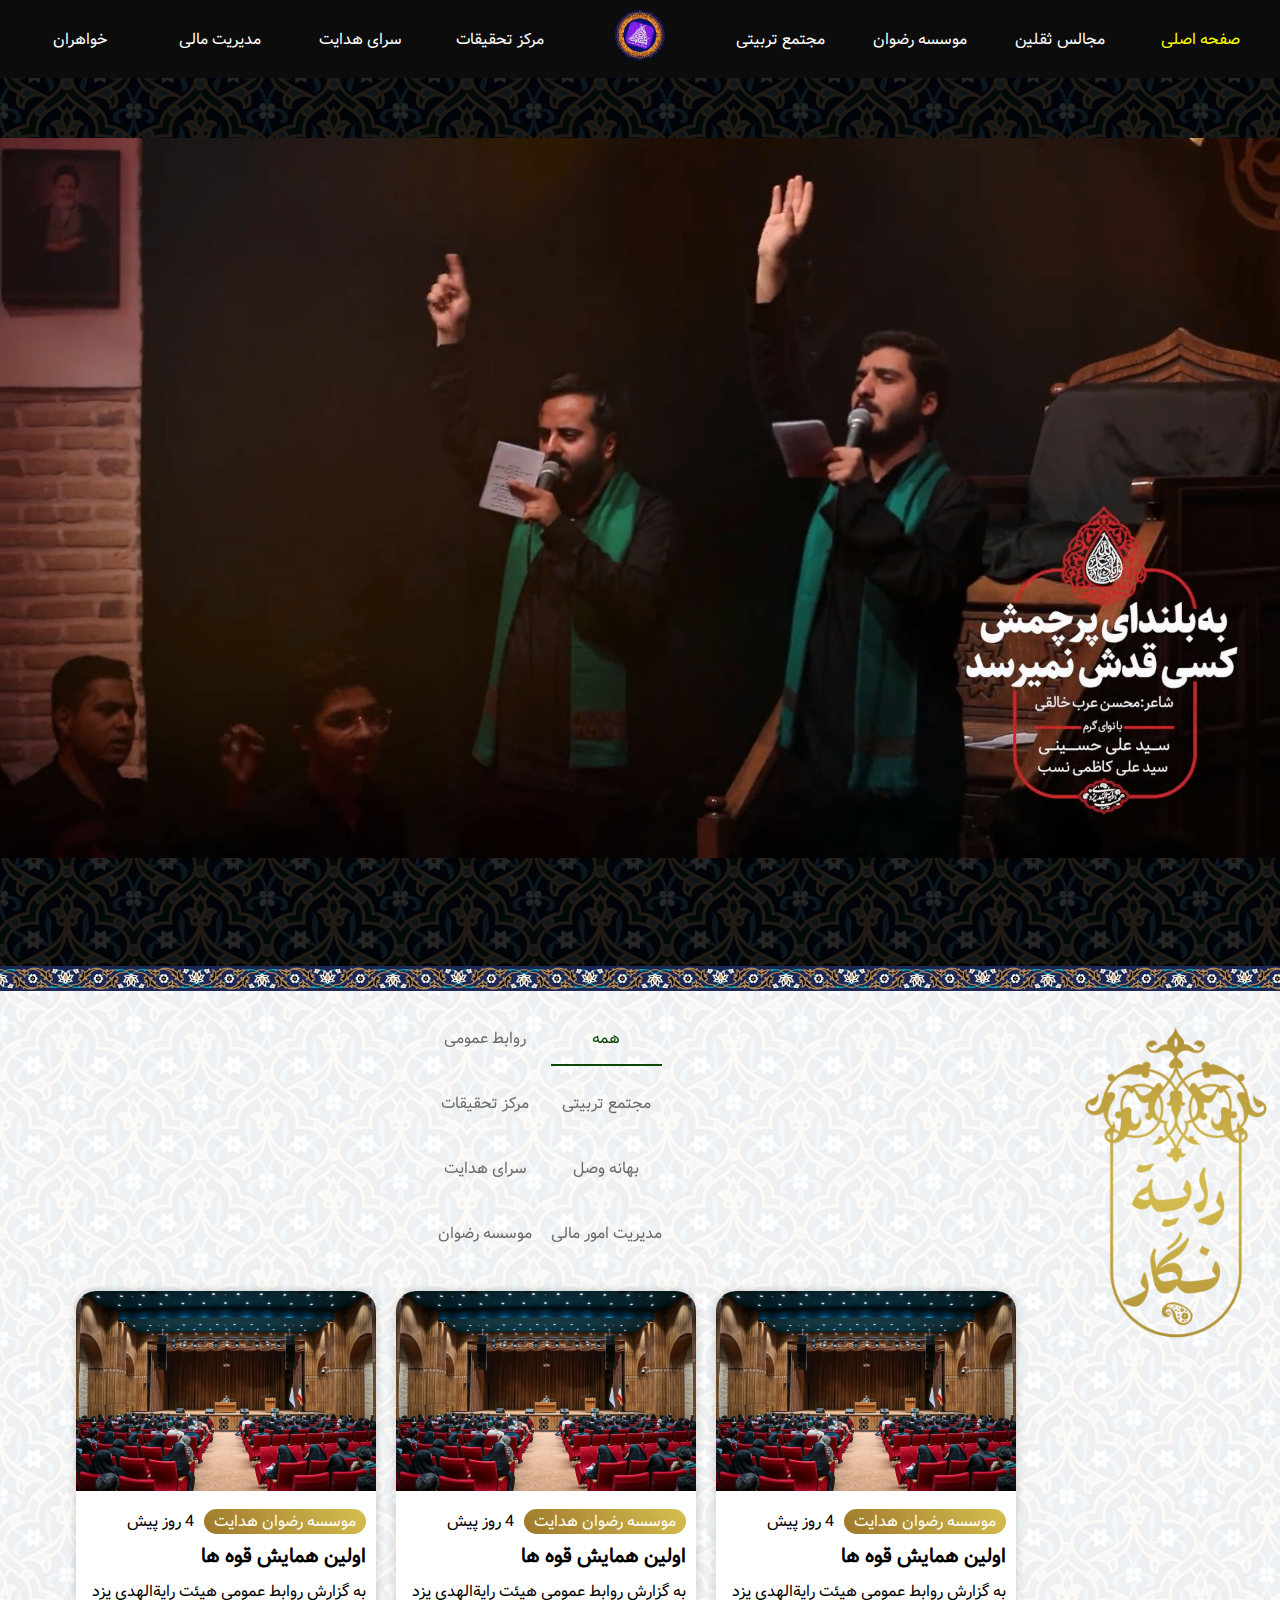
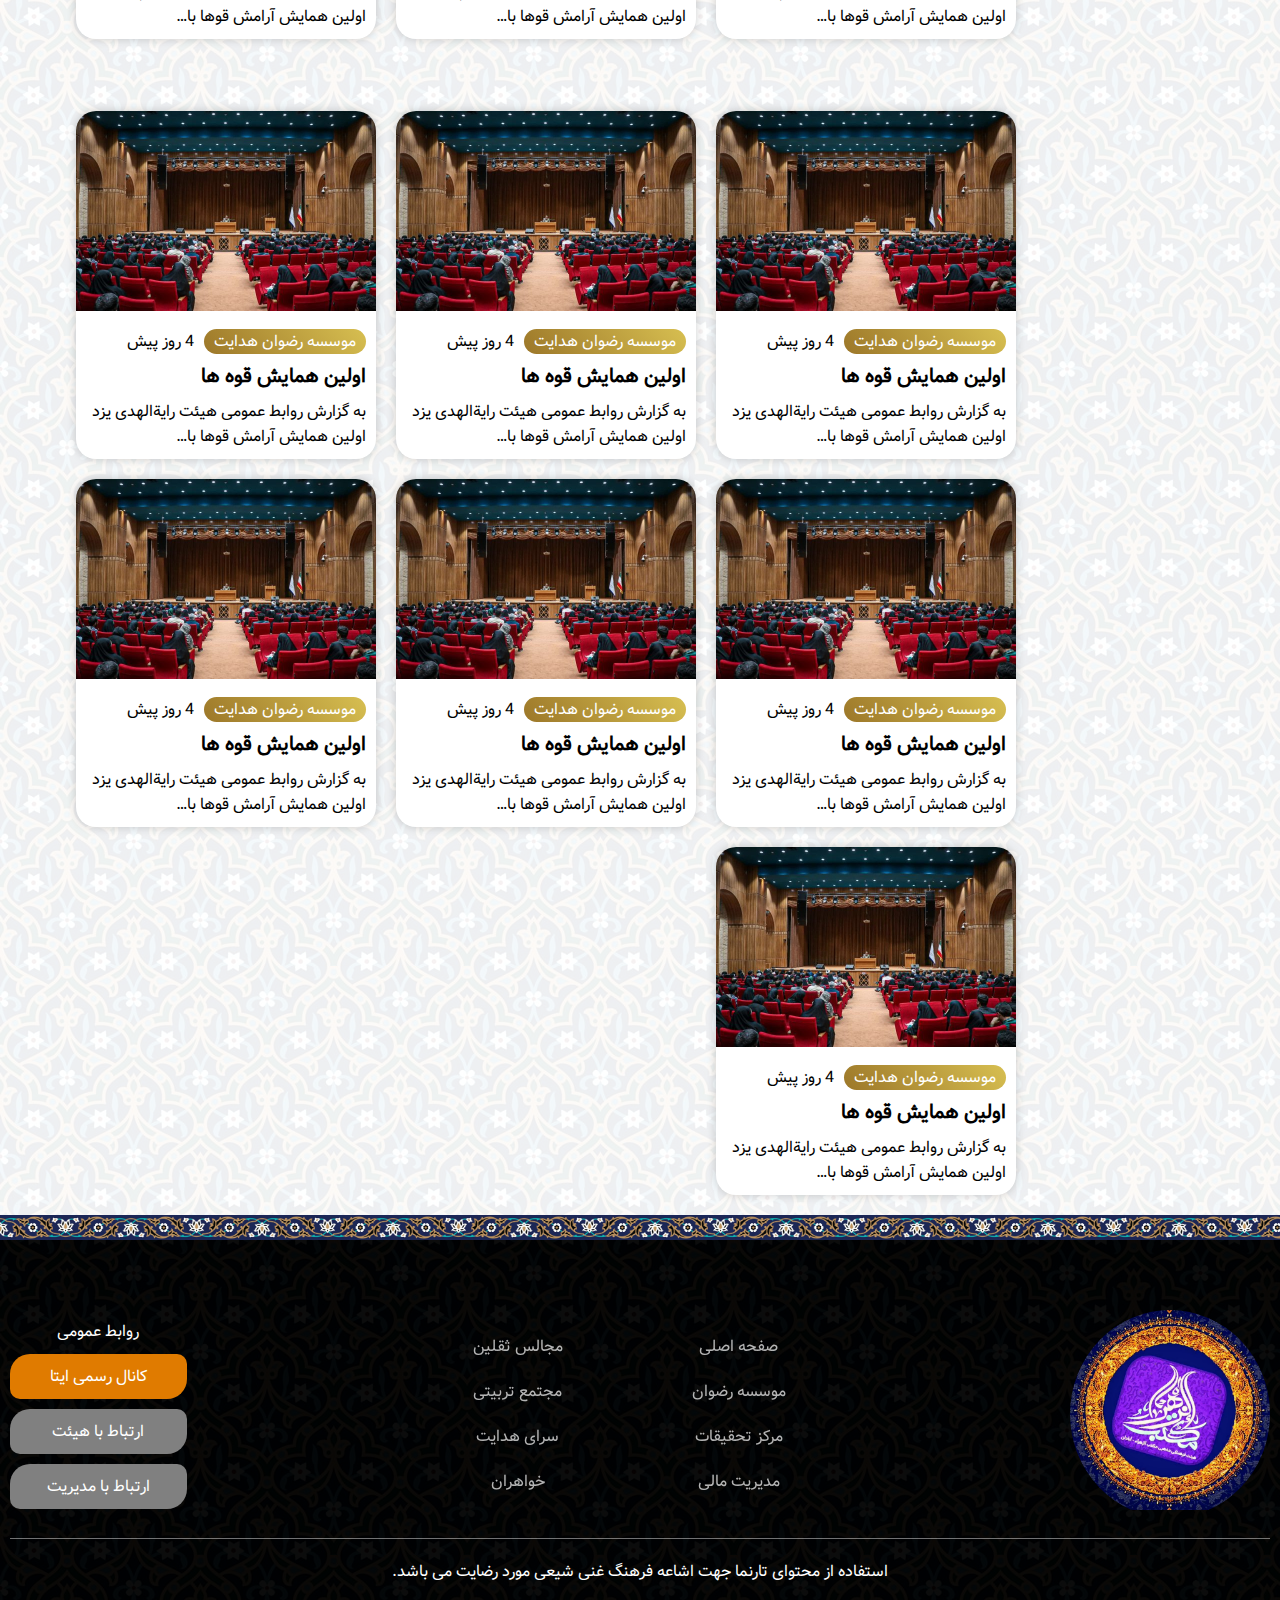
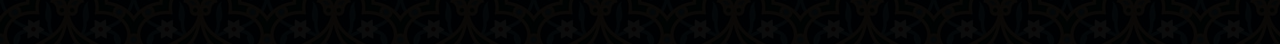
==== index.html @ 52aa58ea "*" ====
<!DOCTYPE html>
<html lang="fa" dir="rtl">
  <head>
    <meta charset="UTF-8" />
    <meta name="viewport" content="width=device-width, initial-scale=1.0" />
    <link rel="stylesheet" href="styles/home.css" />
    <link rel="stylesheet" href="styles/main.css" />
    <link
      rel="stylesheet"
      href="https://cdnjs.cloudflare.com/ajax/libs/font-awesome/6.5.1/css/all.min.css"
      integrity="sha512-DTOQO9RWCH3ppGqcWaEA1BIZOC6xxalwEsw9c2QQeAIftl+Vegovlnee1c9QX4TctnWMn13TZye+giMm8e2LwA=="
      crossorigin="anonymous"
      referrerpolicy="no-referrer"
    />
    <link
      rel="stylesheet"
      href="https://cdnjs.cloudflare.com/ajax/libs/OwlCarousel2/2.3.4/assets/owl.carousel.min.css"
      integrity="sha512-tS3S5qG0BlhnQROyJXvNjeEM4UpMXHrQfTGmbQ1gKmelCxlSEBUaxhRBj/EFTzpbP4RVSrpEikbmdJobCvhE3g=="
      crossorigin="anonymous"
      referrerpolicy="no-referrer"
    />
    <link rel="icon" href="assets/images/icons/siteIcon.jpg" />
    <title>هیئت مکتب الزهراء</title>
  </head>
  <body>
    <header>
      <section>
        <div class="container">
          <div class="loadingCont">
            <img src="assets/images/icons/siteIcon.jpg" alt="xxx" />
          </div>
        </div>
      </section>
      <section class="headerSect">
        <div class="container">
          <div class="headerDiv">
            <nav class="highDisplayShoing">
              <ul>
                <li class="active"><a href="#">صفحه اصلی</a></li>
                <li><a href="#">مجالس ثقلین</a></li>
                <li><a href="#">موسسه رضوان</a></li>
                <li><a href="#">مجتمع تربیتی</a></li>
                <li>
                  <a href="#">
                    <img src="assets/images/icons/siteIcon.jpg" alt="xxx" />
                  </a>
                </li>
                <li><a href="#">مرکز تحقیقات</a></li>
                <li><a href="#">سرای هدایت</a></li>
                <li><a href="#">مدیریت مالی</a></li>
                <li><a href="#">خواهران</a></li>
              </ul>
            </nav>
            <div class="lowDisplayShoing">
              <button class="habergerIcon">
                <span></span>
                <span></span>
                <span></span>
              </button>
              <a class="siteIcon">
                <img src="assets/images/icons/siteIcon.jpg" alt="xxx" />
              </a>
              <button class="searchIcon">
                <i class="fa fa-search"></i>
              </button>
              <div class="searchCont">
                <input type="text" dir="auto" id="searchInput" />
                <button class="closeSearch fa fa-remove"></button>
              </div>
            </div>
            <menu class="mainMenu">
              <nav>
                <ul>
                  <li class="active"><a href="#">صفحه اصلی</a></li>
                  <li><a href="#">مجالس ثقلین</a></li>
                  <li><a href="#">موسسه رضوان</a></li>
                  <li><a href="#">مجتمع تربیتی</a></li>
                  <li><a href="#">مرکز تحقیقات</a></li>
                  <li><a href="#">سرای هدایت</a></li>
                  <li><a href="#">مدیریت مالی</a></li>
                  <li><a href="#">خواهران</a></li>
                </ul>
              </nav>
            </menu>
          </div>
        </div>
      </section>
    </header>
    <main>
      <section>
        <div class="slider1Videos">
          <div class="videoContainer">
            <div class="header">
              <div class="videosTime">
                <span></span>
                <span></span>
                <span></span>
                <span></span>
              </div>
              <div class="videoControls">
                <button id="closeBtn">
                  <svg
                    class="wpstory-svg-close"
                    xmlns="http://www.w3.org/2000/svg"
                    height="24px"
                    viewBox="0 0 24 24"
                    width="24px"
                    fill="#000000"
                  >
                    <path d="M0 0h24v24H0V0z" fill="none"></path>
                    <path
                      d="M18.3 5.71c-.39-.39-1.02-.39-1.41 0L12 10.59 7.11 5.7c-.39-.39-1.02-.39-1.41 0-.39.39-.39 1.02 0 1.41L10.59 12 5.7 16.89c-.39.39-.39 1.02 0 1.41.39.39 1.02.39 1.41 0L12 13.41l4.89 4.89c.39.39 1.02.39 1.41 0 .39-.39.39-1.02 0-1.41L13.41 12l4.89-4.89c.38-.38.38-1.02 0-1.4z"
                    ></path>
                  </svg>
                </button>
                <button id="stopBtn">
                  <svg
                    class="wpstory-svg-pause"
                    xmlns="http://www.w3.org/2000/svg"
                    height="24px"
                    viewBox="0 0 24 24"
                    width="24px"
                    fill="#000000"
                  >
                    <path
                      d="M8 19c1.1 0 2-.9 2-2V7c0-1.1-.9-2-2-2s-2 .9-2 2v10c0 1.1.9 2 2 2zm6-12v10c0 1.1.9 2 2 2s2-.9 2-2V7c0-1.1-.9-2-2-2s-2 .9-2 2z"
                    ></path>
                  </svg>
                </button>
                <button id="soundBtn">
                  <svg
                    class="wpstory-svg-volume-on"
                    xmlns="http://www.w3.org/2000/svg"
                    height="24px"
                    viewBox="0 0 24 24"
                    width="24px"
                    fill="#000000"
                  >
                    <path
                      d="M3 10v4c0 .55.45 1 1 1h3l3.29 3.29c.63.63 1.71.18 1.71-.71V6.41c0-.89-1.08-1.34-1.71-.71L7 9H4c-.55 0-1 .45-1 1zm13.5 2c0-1.77-1.02-3.29-2.5-4.03v8.05c1.48-.73 2.5-2.25 2.5-4.02zM14 4.45v.2c0 .38.25.71.6.85C17.18 6.53 19 9.06 19 12s-1.82 5.47-4.4 6.5c-.36.14-.6.47-.6.85v.2c0 .63.63 1.07 1.21.85C18.6 19.11 21 15.84 21 12s-2.4-7.11-5.79-8.4c-.58-.23-1.21.22-1.21.85z"
                    ></path>
                  </svg>
                </button>
              </div>
            </div>
            <div class="main">
              <img src="assets/images/11-1024x682.jpg" />
            </div>
            <div class="arrowControls">
              <button id="previewBtn">
                <svg
                  class="wpstory-svg-arrow-right"
                  xmlns="http://www.w3.org/2000/svg"
                  height="24px"
                  viewBox="0 0 24 24"
                  width="24px"
                  fill="#000000"
                >
                  <path d="M0 0h24v24H0V0z" fill="none"></path>
                  <path
                    d="M9.29 6.71c-.39.39-.39 1.02 0 1.41L13.17 12l-3.88 3.88c-.39.39-.39 1.02 0 1.41.39.39 1.02.39 1.41 0l4.59-4.59c.39-.39.39-1.02 0-1.41L10.7 6.7c-.38-.38-1.02-.38-1.41.01z"
                  ></path>
                </svg>
              </button>
              <button id="nextBtn">
                <svg
                  class="wpstory-svg-arrow-left"
                  xmlns="http://www.w3.org/2000/svg"
                  height="24px"
                  viewBox="0 0 24 24"
                  width="24px"
                  fill="#000000"
                >
                  <path d="M0 0h24v24H0V0z" fill="none"></path>
                  <path
                    d="M14.71 6.71c-.39-.39-1.02-.39-1.41 0L8.71 11.3c-.39.39-.39 1.02 0 1.41l4.59 4.59c.39.39 1.02.39 1.41 0 .39-.39.39-1.02 0-1.41L10.83 12l3.88-3.88c.39-.39.38-1.03 0-1.41z"
                  ></path>
                </svg>
              </button>
            </div>
          </div>
        </div>
        <div class="container">
          <div class="sliderCont"></div>
        </div>
      </section>
      <section>
        <div class="container">
          <div class="videoCont">
            <video
              preload="auto"
              poster="assets/images/dscsd.jpg"
              src="https://biaupload.com/static/files-2024-02/org-a7c07de80d061.mp4"
            ></video>
          </div>
        </div>
      </section>
      <section>
        <div class="container">
          <div class="sliderCont2"></div>
        </div>
      </section>
      <section>
        <div class="container">
          <div class="sliderCont3"></div>
        </div>
      </section>
      <section class="space"></section>
      <section class="lastSection">
        <div>
          <div class="container">
            <div class="lastSectionDiv">
              <a href="#" class="imgCont">
                <img src="assets/images/sdfsdry.png" alt="xxx" />
              </a>
              <div class="itemsCont">
                <nav class="options">
                  <ul>
                    <li class="active"><button>همه</button></li>
                    <li><button>روابط عمومی</button></li>
                    <li><button>مجتمع تربیتی</button></li>
                    <li><button>مرکز تحقیقات</button></li>
                    <li><button>بهانه وصل</button></li>
                    <li><button>سرای هدایت</button></li>
                    <li><button>مدیریت امور مالی</button></li>
                    <li><button>موسسه رضوان</button></li>
                  </ul>
                </nav>
                <div class="optionsContainer">
                  <div class="item">
                    <a href="#" class="imgCont">
                      <img
                        src="assets/images/photo9817379719-600x400.jpg"
                        alt=""
                      />
                    </a>
                    <div class="content">
                      <div class="aboutItem">
                        <div class="from">
                          <span>موسسه رضوان هدایت</span>
                          <div class="date">
                            <span>4 روز پیش</span>
                          </div>
                        </div>
                        <a href="#">
                          <h2 class="title">اولین همایش قوه ها</h2>
                        </a>
                        <div class="text">
                          <p>
                            به گزارش روابط عمومی هیئت رایةالهدی یزد اولین همایش
                            آرامش قوها با…
                          </p>
                        </div>
                      </div>
                    </div>
                  </div>
                  <div class="item">
                    <a href="#" class="imgCont">
                      <img
                        src="assets/images/photo9817379719-600x400.jpg"
                        alt=""
                      />
                    </a>
                    <div class="content">
                      <div class="aboutItem">
                        <div class="from">
                          <span>موسسه رضوان هدایت</span>
                          <div class="date">
                            <span>4 روز پیش</span>
                          </div>
                        </div>
                        <a href="#">
                          <h2 class="title">اولین همایش قوه ها</h2>
                        </a>
                        <div class="text">
                          <p>
                            به گزارش روابط عمومی هیئت رایةالهدی یزد اولین همایش
                            آرامش قوها با…
                          </p>
                        </div>
                      </div>
                    </div>
                  </div>
                  <div class="item">
                    <a href="#" class="imgCont">
                      <img
                        src="assets/images/photo9817379719-600x400.jpg"
                        alt=""
                      />
                    </a>
                    <div class="content">
                      <div class="aboutItem">
                        <div class="from">
                          <span>موسسه رضوان هدایت</span>
                          <div class="date">
                            <span>4 روز پیش</span>
                          </div>
                        </div>
                        <a href="#">
                          <h2 class="title">اولین همایش قوه ها</h2>
                        </a>
                        <div class="text">
                          <p>
                            به گزارش روابط عمومی هیئت رایةالهدی یزد اولین همایش
                            آرامش قوها با…
                          </p>
                        </div>
                      </div>
                    </div>
                  </div>
                  <div class="item">
                    <a href="#" class="imgCont">
                      <img
                        src="assets/images/photo9817379719-600x400.jpg"
                        alt=""
                      />
                    </a>
                    <div class="content">
                      <div class="aboutItem">
                        <div class="from">
                          <span>موسسه رضوان هدایت</span>
                          <div class="date">
                            <span>4 روز پیش</span>
                          </div>
                        </div>
                        <a href="#">
                          <h2 class="title">اولین همایش قوه ها</h2>
                        </a>
                        <div class="text">
                          <p>
                            به گزارش روابط عمومی هیئت رایةالهدی یزد اولین همایش
                            آرامش قوها با…
                          </p>
                        </div>
                      </div>
                    </div>
                  </div>
                  <div class="item">
                    <a href="#" class="imgCont">
                      <img
                        src="assets/images/photo9817379719-600x400.jpg"
                        alt=""
                      />
                    </a>
                    <div class="content">
                      <div class="aboutItem">
                        <div class="from">
                          <span>موسسه رضوان هدایت</span>
                          <div class="date">
                            <span>4 روز پیش</span>
                          </div>
                        </div>
                        <a href="#">
                          <h2 class="title">اولین همایش قوه ها</h2>
                        </a>
                        <div class="text">
                          <p>
                            به گزارش روابط عمومی هیئت رایةالهدی یزد اولین همایش
                            آرامش قوها با…
                          </p>
                        </div>
                      </div>
                    </div>
                  </div>
                  <div class="item">
                    <a href="#" class="imgCont">
                      <img
                        src="assets/images/photo9817379719-600x400.jpg"
                        alt=""
                      />
                    </a>
                    <div class="content">
                      <div class="aboutItem">
                        <div class="from">
                          <span>موسسه رضوان هدایت</span>
                          <div class="date">
                            <span>4 روز پیش</span>
                          </div>
                        </div>
                        <a href="#">
                          <h2 class="title">اولین همایش قوه ها</h2>
                        </a>
                        <div class="text">
                          <p>
                            به گزارش روابط عمومی هیئت رایةالهدی یزد اولین همایش
                            آرامش قوها با…
                          </p>
                        </div>
                      </div>
                    </div>
                  </div>
                  <div class="item">
                    <a href="#" class="imgCont">
                      <img
                        src="assets/images/photo9817379719-600x400.jpg"
                        alt=""
                      />
                    </a>
                    <div class="content">
                      <div class="aboutItem">
                        <div class="from">
                          <span>موسسه رضوان هدایت</span>
                          <div class="date">
                            <span>4 روز پیش</span>
                          </div>
                        </div>
                        <a href="#">
                          <h2 class="title">اولین همایش قوه ها</h2>
                        </a>
                        <div class="text">
                          <p>
                            به گزارش روابط عمومی هیئت رایةالهدی یزد اولین همایش
                            آرامش قوها با…
                          </p>
                        </div>
                      </div>
                    </div>
                  </div>
                  <div class="item">
                    <a href="#" class="imgCont">
                      <img
                        src="assets/images/photo9817379719-600x400.jpg"
                        alt=""
                      />
                    </a>
                    <div class="content">
                      <div class="aboutItem">
                        <div class="from">
                          <span>موسسه رضوان هدایت</span>
                          <div class="date">
                            <span>4 روز پیش</span>
                          </div>
                        </div>
                        <a href="#">
                          <h2 class="title">اولین همایش قوه ها</h2>
                        </a>
                        <div class="text">
                          <p>
                            به گزارش روابط عمومی هیئت رایةالهدی یزد اولین همایش
                            آرامش قوها با…
                          </p>
                        </div>
                      </div>
                    </div>
                  </div>
                  <div class="item">
                    <a href="#" class="imgCont">
                      <img
                        src="assets/images/photo9817379719-600x400.jpg"
                        alt=""
                      />
                    </a>
                    <div class="content">
                      <div class="aboutItem">
                        <div class="from">
                          <span>موسسه رضوان هدایت</span>
                          <div class="date">
                            <span>4 روز پیش</span>
                          </div>
                        </div>
                        <a href="#">
                          <h2 class="title">اولین همایش قوه ها</h2>
                        </a>
                        <div class="text">
                          <p>
                            به گزارش روابط عمومی هیئت رایةالهدی یزد اولین همایش
                            آرامش قوها با…
                          </p>
                        </div>
                      </div>
                    </div>
                  </div>
                  <div class="item">
                    <a href="#" class="imgCont">
                      <img
                        src="assets/images/photo9817379719-600x400.jpg"
                        alt=""
                      />
                    </a>
                    <div class="content">
                      <div class="aboutItem">
                        <div class="from">
                          <span>موسسه رضوان هدایت</span>
                          <div class="date">
                            <span>4 روز پیش</span>
                          </div>
                        </div>
                        <a href="#">
                          <h2 class="title">اولین همایش قوه ها</h2>
                        </a>
                        <div class="text">
                          <p>
                            به گزارش روابط عمومی هیئت رایةالهدی یزد اولین همایش
                            آرامش قوها با…
                          </p>
                        </div>
                      </div>
                    </div>
                  </div>
                </div>
              </div>
            </div>
          </div>
        </div>
      </section>
      <section class="space"></section>
    </main>
    <footer>
      <section>
        <div class="container">
          <div class="footerDiv">
            <div class="firstDiv">
              <a href="#" class="iconSite">
                <img src="assets/images/icons/siteIcon.jpg" alt="xxx" />
              </a>
              <nav>
                <ul>
                  <li class="active"><a href="#">صفحه اصلی</a></li>
                  <li><a href="#">مجالس ثقلین</a></li>
                  <li><a href="#">موسسه رضوان</a></li>
                  <li><a href="#">مجتمع تربیتی</a></li>
                  <li><a href="#">مرکز تحقیقات</a></li>
                  <li><a href="#">سرای هدایت</a></li>
                  <li><a href="#">مدیریت مالی</a></li>
                  <li><a href="#">خواهران</a></li>
                </ul>
              </nav>
              <div class="soshalMedia">
                <span>روابط عمومی</span>
                <a href="#">کانال رسمی ایتا</a>
                <a href="#">ارتباط با هیئت</a>
                <a href="#">ارتباط با مدیریت</a>
              </div>
            </div>
            <div class="lastDiv">
              <p>
                استفاده از محتوای تارنما جهت اشاعه فرهنگ غنی شیعی مورد رضایت می
                باشد.
              </p>
            </div>
          </div>
        </div>
      </section>
    </footer>

    <script src="https://code.jquery.com/jquery-1.11.1.min.js"></script>
    <script
      src="https://cdnjs.cloudflare.com/ajax/libs/OwlCarousel2/2.3.4/owl.carousel.min.js"
      integrity="sha512-bPs7Ae6pVvhOSiIcyUClR7/q2OAsRiovw4vAkX+zJbw3ShAeeqezq50RIIcIURq7Oa20rW2n2q+fyXBNcU9lrw=="
      crossorigin="anonymous"
      referrerpolicy="no-referrer"
    ></script>
    <script defer src="scripts/main.js"></script>
    <script defer src="scripts/home.js"></script>
  </body>
</html>
---- styles/home.css ----
main {
  background: url("../assets/images/firstSecBgImg.jpg");
  background-size: auto;
}
main section {
  background-color: #000000d8;
}
main section > div.container {
  padding: 20px 0;
}
main section .slider1Videos {
  width: 100%;
  height: 100%;
  position: fixed;
  top: 0;
  left: 0;
  background-color: rgb(90, 90, 90);
  z-index: 5;
  display: none;
  align-items: center;
  justify-content: center;
}
main section .slider1Videos.active {
  display: flex;
}
main section .slider1Videos .videoContainer {
  width: 100%;
  max-width: 500px;
  height: 100%;
  position: relative;
}
main section .slider1Videos .videoContainer .header {
  width: 100%;
  position: absolute;
  z-index: 2;
  display: flex;
  flex-direction: column;
  align-items: end;
  gap: 10px;
}
main section .slider1Videos .videoContainer .header .videosTime {
  width: 100%;
  display: flex;
  gap: 2px;
}
main section .slider1Videos .videoContainer .header .videosTime span {
  width: 100%;
  display: block;
  height: 5px;
  background-color: #b1b1b1;
  position: relative;
}
main section .slider1Videos .videoContainer .header .videosTime span::after {
  content: "";
  background-color: var(--font-color);
  position: absolute;
  top: 0;
  right: 0;
  width: 0%;
  height: 100%;
  transition: all 0.3s;
}
main
  section
  .slider1Videos
  .videoContainer
  .header
  .videosTime
  span.active::after {
  width: 100%;
}
main section .slider1Videos .videoContainer .header .videoControls {
  display: flex;
  padding: 5px;
}
main section .slider1Videos .videoContainer .header .videoControls button {
  display: flex;
  align-items: center;
  justify-content: center;
  background-color: transparent;
  padding: 5px;
  filter: invert();
  border: 0;
}

main section .slider1Videos .videoContainer .main {
  width: 100%;
  height: 100%;
  position: absolute;
  top: 0;
  left: 0;
  z-index: 0;
  padding: 10px;
}
main section .slider1Videos .videoContainer .main img {
  width: 100%;
  height: 100%;
  aspect-ratio: 16/9;
  object-fit: contain;
}
main section .slider1Videos .videoContainer .arrowControls button {
  width: max-content;
  position: absolute;
  top: 50%;
  left: 50%;
  display: flex;
  align-items: center;
  justify-content: center;
  padding: 5px;
  font-size: 20px;
}
main section .slider1Videos .videoContainer .arrowControls button:last-child {
  left: 0;
}
main section .slider1Videos .videoContainer .arrowControls button:first-child {
  right: 0;
}
main section div .sliderCont {
  max-width: 100%;
  direction: ltr;
  width: 100%;
  align-items: center;
  position: relative;
}

main section div .owl-carousel.sliderCont.owl-carousel .owl-nav button {
  width: 30px;
  height: 30px;
  font-size: 30px;
  display: flex;
  align-items: center;
  justify-content: center;
  position: absolute;
  top: 50%;
  left: 0;
  background-color: rgb(255, 255, 255);
  border-radius: 50%;
  transform: translate(0, -50%);
  z-index: 4;
}

main section div .sliderCont.owl-carousel .owl-nav button:first-child {
  right: 0;
}
main section div .sliderCont .item {
  min-width: 100px;
  overflow: hidden;
  text-overflow: ellipsis;
  color: var(--font-color);
  text-wrap: nowrap;
  display: flex;
  flex-direction: column;
  align-items: center;
}
main section div .sliderCont .imgCont {
  width: 100%;
  max-width: 75px;
  max-height: 75px;
  border: 3px solid var(--first-slider-border-color);
  border-radius: 50%;
  overflow: hidden;
}
main section div .sliderCont .imgCont img {
  width: 100%;
  height: 100%;
}

main section div .videoCont {
  max-width: 100vw;
  overflow: hidden;
}
main section div .videoCont video {
  max-width: 100%;
}
main section div .sliderCont2 {
  width: 100%;
}
main section div .sliderCont2 .item {
  max-width: 160px;
  padding: 10px;
  position: relative;
}
main section div .sliderCont2 .item .imgCont {
  width: 100%;
}
main section div .sliderCont2 .item .imgCont img {
  width: 100%;
  filter: brightness(0.8);
}
main section div .sliderCont2 .item span {
  position: absolute;
  bottom: 30px;
  left: 20px;
  color: var(--font-color);
}
main section div .sliderCont3 .item {
  border-radius: 20px;
  overflow: hidden;
}

main section.lastSection {
  background: url("../assets/images/firstSecBgImg.jpg");
  position: relative;
}
main section.lastSection > div {
  background-color: #ffffffee;
}
main section.lastSection div > div.lastSectionDiv {
  width: 100%;
  display: grid;
  grid-template-columns: 1fr;
  grid-template-rows: repeat(auto-fit, 1fr);
  padding: 20px 0;
}
main section.lastSection div > div.lastSectionDiv .itemsCont {
  display: flex;
  align-items: center;
  justify-content: center;
  flex-direction: column;
  gap: 30px;
}
main section.lastSection div > div.lastSectionDiv .imgCont {
  text-align: center;
}
main section.lastSection div > div.lastSectionDiv > .imgCont img {
  width: 100%;
  position: sticky;
  top: 60px;
  max-width: max-content;
}

main section.lastSection div > div.lastSectionDiv .itemsCont .options ul {
  width: 100%;
  display: grid;
  gap: 10px;
  grid-template-columns: repeat(2, 1fr);
  text-align: center;
}
main
  section.lastSection
  div
  > div.lastSectionDiv
  .itemsCont
  .options
  ul
  li
  button {
  width: 100%;
  padding: 15px 0;
  background-color: transparent;
  border: 0;
  color: #6b6b6b;
  font-size: 16px;
  position: relative;
  transition: all 0.3s;
}
main
  section.lastSection
  div
  > div.lastSectionDiv
  .itemsCont
  .options
  ul
  li
  button::after {
  content: "";
  display: none;
  position: absolute;
  width: 100%;
  padding: 1px 0;
  bottom: 0;
  right: 0;
  background-color: #0c4707;
  transition: all 0.3s;
}
main
  section.lastSection
  div
  > div.lastSectionDiv
  .itemsCont
  .options
  ul
  li.active
  button {
  color: #0c4707;
}
main
  section.lastSection
  div
  > div.lastSectionDiv
  .itemsCont
  .options
  ul
  li.active
  button::after {
  display: block;
}
main section.lastSection div > div.lastSectionDiv .optionsContainer {
  max-width: 100%;
  display: grid;
  align-items: start;
  gap: 20px;
  justify-items: center;
  grid-template-columns: repeat(auto-fit, minmax(300px, 1fr));
  grid-template-rows: repeat(auto-fit, minmax(400px, 1fr));
}
main
  section.lastSection
  div
  > div.lastSectionDiv
  .optionsContainer
  .item
  .imgCont
  img {
  width: 100%;
}
main section.lastSection div > div.lastSectionDiv .optionsContainer .item {
  background-color: #fff;
  max-width: 300px;
  box-shadow: 0 0 10px #00000031;
  border-radius: 20px;
  overflow: hidden;
}
main
  section.lastSection
  div
  > div.lastSectionDiv
  .optionsContainer
  .item
  .content {
  padding: 10px;
  display: flex;
  gap: 10px;
}

main
  section.lastSection
  div
  > div.lastSectionDiv
  .optionsContainer
  .item
  .content
  .aboutItem {
  display: flex;
  flex-direction: column;
  gap: 7px;
}
main
  section.lastSection
  div
  > div.lastSectionDiv
  .optionsContainer
  .item
  .content
  .aboutItem
  .from {
  display: flex;
  gap: 10px;
}

main
  section.lastSection
  div
  > div.lastSectionDiv
  .optionsContainer
  .item
  .content
  .aboutItem
  .from
  > span {
  background: linear-gradient(230deg, #d7bf51, #9c7729);
  border-color: transparent;
  color: #ffffff !important;
  border-radius: 20px;
  padding: 0 10px;
}
main
  section.lastSection
  div
  > div.lastSectionDiv
  .optionsContainer
  .item
  .content
  .aboutItem
  .title {
  font-size: 20px;
  color: #000;
}
main section.space {
  background: url("../assets/images/zdfsdgdfsdfgdfggg.jpg");
  background-size: contain;
  height: 25px;
}
@media screen and (width >992px) {
  main section.lastSection div > div.lastSectionDiv {
    grid-template-columns: 15% 85%;
  }
}
---- styles/main.css ----
@font-face {
  font-family: vazir;
  src: url("../assets/fonts/vazir/Vazir.ttf") format("truetype");
  src: url("../assets/fonts/vazir/Vazir.woff") format("woff");
}
* {
  padding: 0;
  margin: 0;
  box-sizing: border-box;
  text-decoration: none;
  list-style: none;
  font-family: vazir;
}
:root {
  --font-color: #fff;
  --header-bg-color: #000000f3;
  --first-slider-border-color: #ff0000;
}
html {
  scroll-behavior: smooth;
}
.loadingCont {
  width: 100%;
  height: 100%;
  display: flex;
  align-items: center;
  justify-content: center;
  position: fixed;
  top: 0;
  left: 0;
  background-color: var(--header-bg-color);
  z-index: 4;
}
.loadingCont img {
  max-width: 100px;
  border-radius: 50%;
  animation: loading 0.4s linear alternate infinite;
}
@keyframes loading {
  0% {
    opacity: 1;
  }
  100% {
    opacity: 0.6;
  }
}
.container {
  max-width: 1366px;
  margin: 0 auto;
  padding: 0 10px;
}

header section {
  background-color: var(--header-bg-color);
}
header .headerSect.position {
  width: 100%;
  background-color: #000000a1;
  position: fixed;
  z-index: 2;
  left: 0;
  top: 0;
}

header section > div .headerDiv .highDisplayShoing {
  display: none;
}
header section > div .headerDiv .highDisplayShoing ul {
  display: flex;
  justify-content: space-between;
  align-items: center;
}
header section > div .headerDiv .highDisplayShoing ul li {
  width: 100%;
}
header section > div .headerDiv .highDisplayShoing ul li:hover a {
  color: #ffff00;
}
header section > div .headerDiv .highDisplayShoing ul li.active a {
  color: #ffff00;
}
header section > div .headerDiv .highDisplayShoing ul li a {
  display: inline-block;
  width: 100%;
  padding: 10px 5px;
  text-align: center;
  color: var(--font-color);
  transition: color 0.3s;
}

header section > div .headerDiv .highDisplayShoing ul li a img {
  max-width: 50px;
  max-height: 50px;
  border-radius: 50%;
}
header section > div .headerDiv .lowDisplayShoing {
  width: 100%;
  display: flex;
  justify-content: space-between;
  align-items: center;
}
header section > div .headerDiv .lowDisplayShoing .habergerIcon {
  width: 100%;
  max-width: 50px;
  max-height: 50px;
  padding: 15px 10px;
  height: 100px;
  display: flex;
  justify-content: space-between;
  flex-direction: column;
  background-color: transparent;
  border: 0;
  flex-basis: 15%;
}
header section > div .headerDiv .lowDisplayShoing .habergerIcon span {
  width: 100%;
  height: 3px;
  background-color: var(--font-color);
  transition: all 0.5s;
}
header
  section
  > div
  .headerDiv.showMenu
  .lowDisplayShoing
  .habergerIcon
  span:first-child {
  transform: translate(0, 10px) rotate(141deg);
}
header
  section
  > div
  .headerDiv.showMenu
  .lowDisplayShoing
  .habergerIcon
  span:nth-child(2) {
  display: none;
}
header
  section
  > div
  .headerDiv.showMenu
  .lowDisplayShoing
  .habergerIcon
  span:last-child {
  transform: translate(0, -6px) rotate(39deg);
}
header section > div .headerDiv .lowDisplayShoing .siteIcon {
  display: inline-block;
  height: max-content;
  flex-basis: 75%;
  display: flex;
  justify-content: center;
  align-items: baseline;
}
header section > div .headerDiv .lowDisplayShoing .siteIcon img {
  max-width: 50px;
  max-height: 50px;
  border-radius: 50%;
}
header section > div .headerDiv .lowDisplayShoing .searchIcon {
  background-color: transparent;
  border: 0;
  font-size: 18px;
  color: var(--font-color);
  flex-basis: 10%;
  height: 100%;
}
header section > div .headerDiv .lowDisplayShoing .searchCont {
  width: 100%;
  height: 0;
  display: flex;
  position: absolute;
  left: 0;
  top: 0;
  background-color: #fff;
  overflow: hidden;
  transition: height 0.5s;
}
header section > div .headerDiv .lowDisplayShoing .searchCont.active {
  height: 50px;
}
header section > div .headerDiv .lowDisplayShoing .searchCont input {
  width: 100%;
  outline: 0;
  border: 0;
  padding: 5px 20px;
}
header section > div .headerDiv .lowDisplayShoing .searchCont button {
  padding: 5px;
  font-size: 25px;
  background-color: transparent;
  border: 0;
}
header section > div .headerDiv .mainMenu {
  height: 100%;
  width: 55vw;
  z-index: 3;
  max-width: 300px;
  position: fixed;
  left: 0;
  top: 0;
  transform: translate(-100%);
  transition: transform 0.3s;
  background-color: var(--header-bg-color);
}
header section > div .headerDiv .mainMenu nav ul {
  width: 100%;
  display: flex;
  flex-direction: column;
  align-items: start;
  justify-content: space-between;
}
header section > div .headerDiv .mainMenu nav ul li {
  width: 100%;
}
header section > div .headerDiv .mainMenu nav ul li:hover a {
  color: #ffff00;
}
header section > div .headerDiv .mainMenu nav ul li a {
  display: inline-block;
  width: 100%;
  padding: 10px;
}
header section > div .headerDiv .mainMenu nav ul li.active a {
  color: #ffff00;
}
header section > div .headerDiv .mainMenu nav ul li a {
  color: #fff;
  font-size: 18px;
  font-weight: 0;
}
header .headerSect.showMenu .mainMenu {
  transform: translate(0%);
}

footer {
  background: url("../assets/images/firstSecBgImg.jpg");
}
footer section {
  background-color: var(--header-bg-color);
}
footer section > div .footerDiv {
  display: flex;
  flex-direction: column;
  gap: 10px;
  color: #fff;
  text-align: center;
  padding: 50px 0;
}
footer section > div .footerDiv .firstDiv {
  border-bottom: 1px solid #ffffff71;
  display: flex;
  justify-content: space-between;
  flex-direction: column;
  align-items: center;
  padding: 20px 0;
}
footer section > div .footerDiv .firstDiv .iconSite {
  width: 100%;
  max-width: 200px;
  border-radius: 50%;
  overflow: hidden;
}
footer section > div .footerDiv .firstDiv .iconSite img {
  width: 100%;
}
footer section > div .footerDiv nav {
  width: 100%;
  display: none;
}
footer section > div .footerDiv nav ul {
  width: 50%;
  margin: 0 auto;
  display: grid;
  grid-template-columns: repeat(2, 1fr);
  align-items: center;
  justify-content: center;
}
footer section > div .footerDiv nav ul li a {
  display: inline-block;
  padding: 10px 20px;
  opacity: 0.7;
}
footer section > div .footerDiv nav a {
  color: #fff;
}
footer section > div .footerDiv .soshalMedia {
  display: flex;
  flex-direction: column;
  gap: 10px;
  flex-basis: 20%;
}

footer section > div .footerDiv .soshalMedia a {
  color: var(--font-color);
  border-radius: 20px 10px;
  padding: 10px 20px;
  background-color: #808080;
}

footer section > div .footerDiv .soshalMedia a:nth-child(2) {
  background-color: #e07b00;
}
footer section > div .footerDiv .lastDiv p {
  margin: 10px 0;
}
@media screen and (width >992px) {
  header section > div .headerDiv .highDisplayShoing {
    display: block;
  }
  header section > div .headerDiv .lowDisplayShoing {
    display: none;
  }
  footer section > div .footerDiv .firstDiv {
    flex-direction: row;
  }
  footer section > div .footerDiv nav {
    display: block;
  }
}
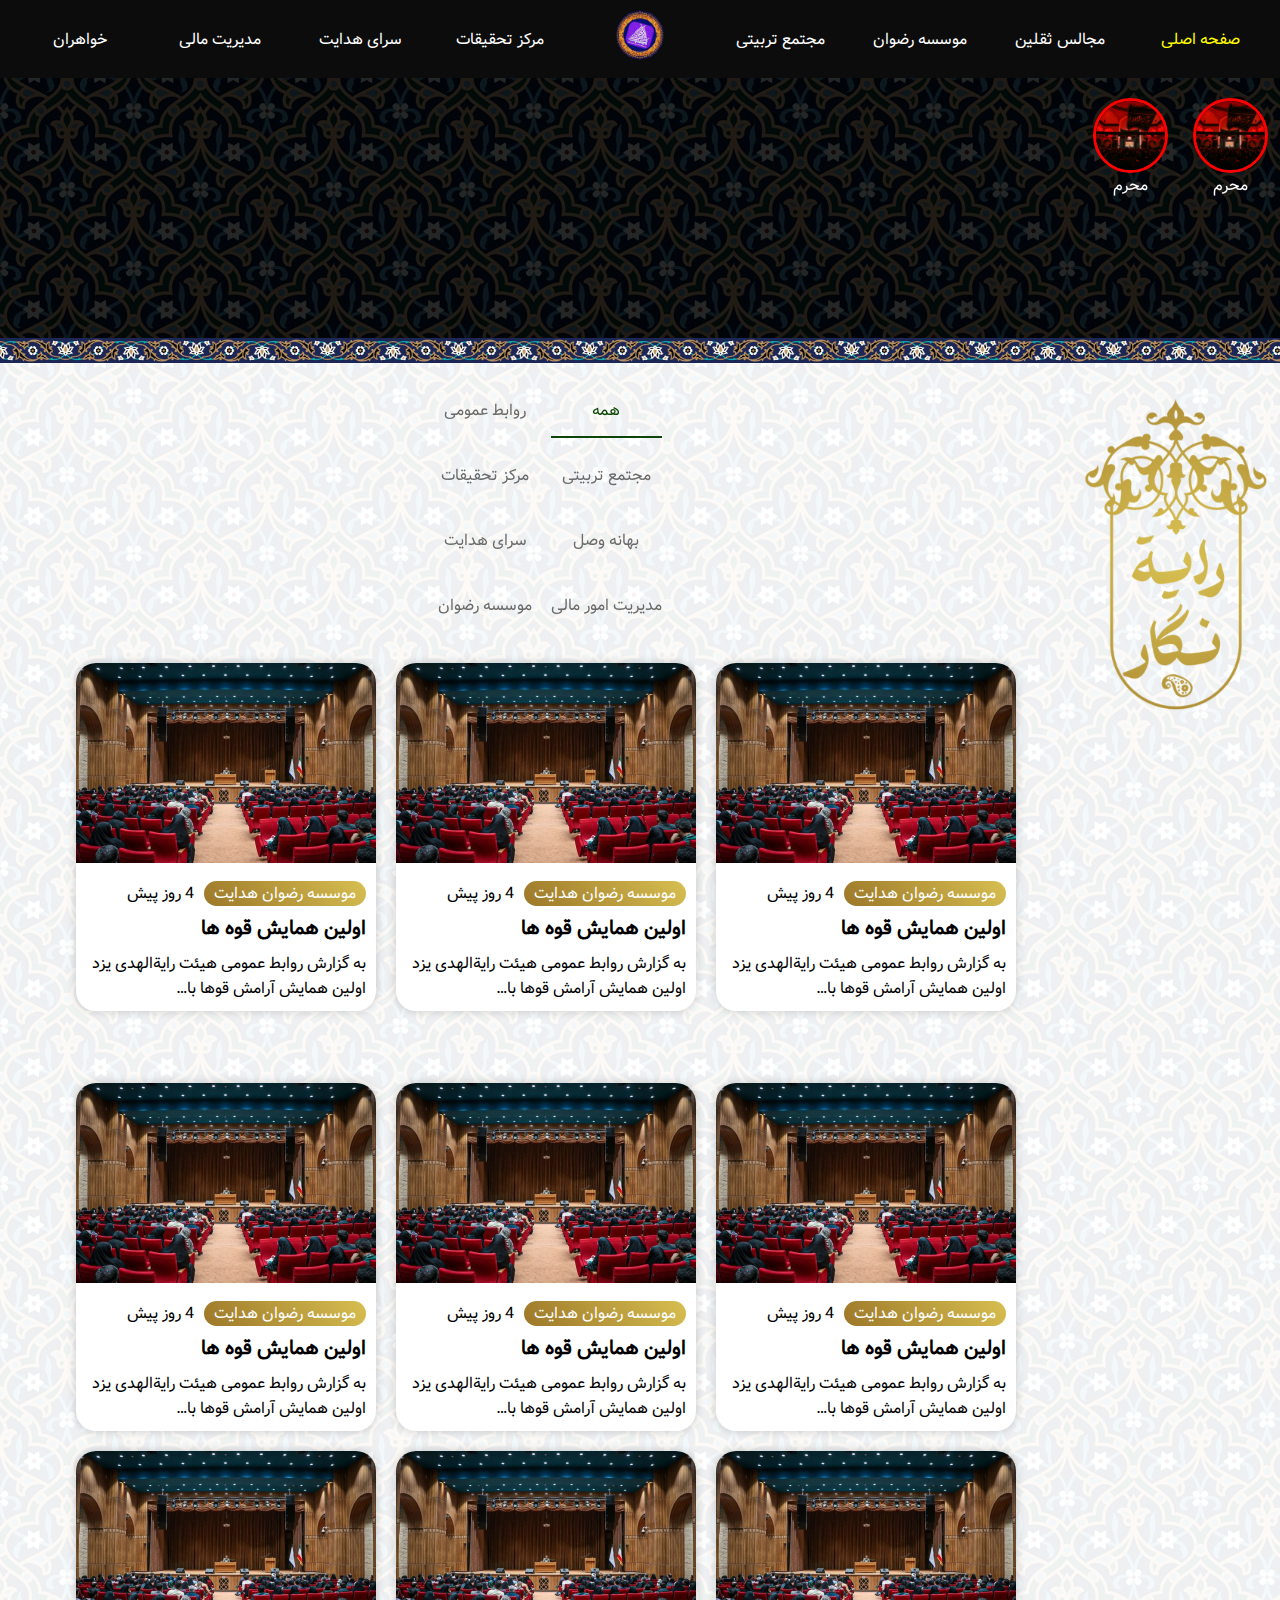
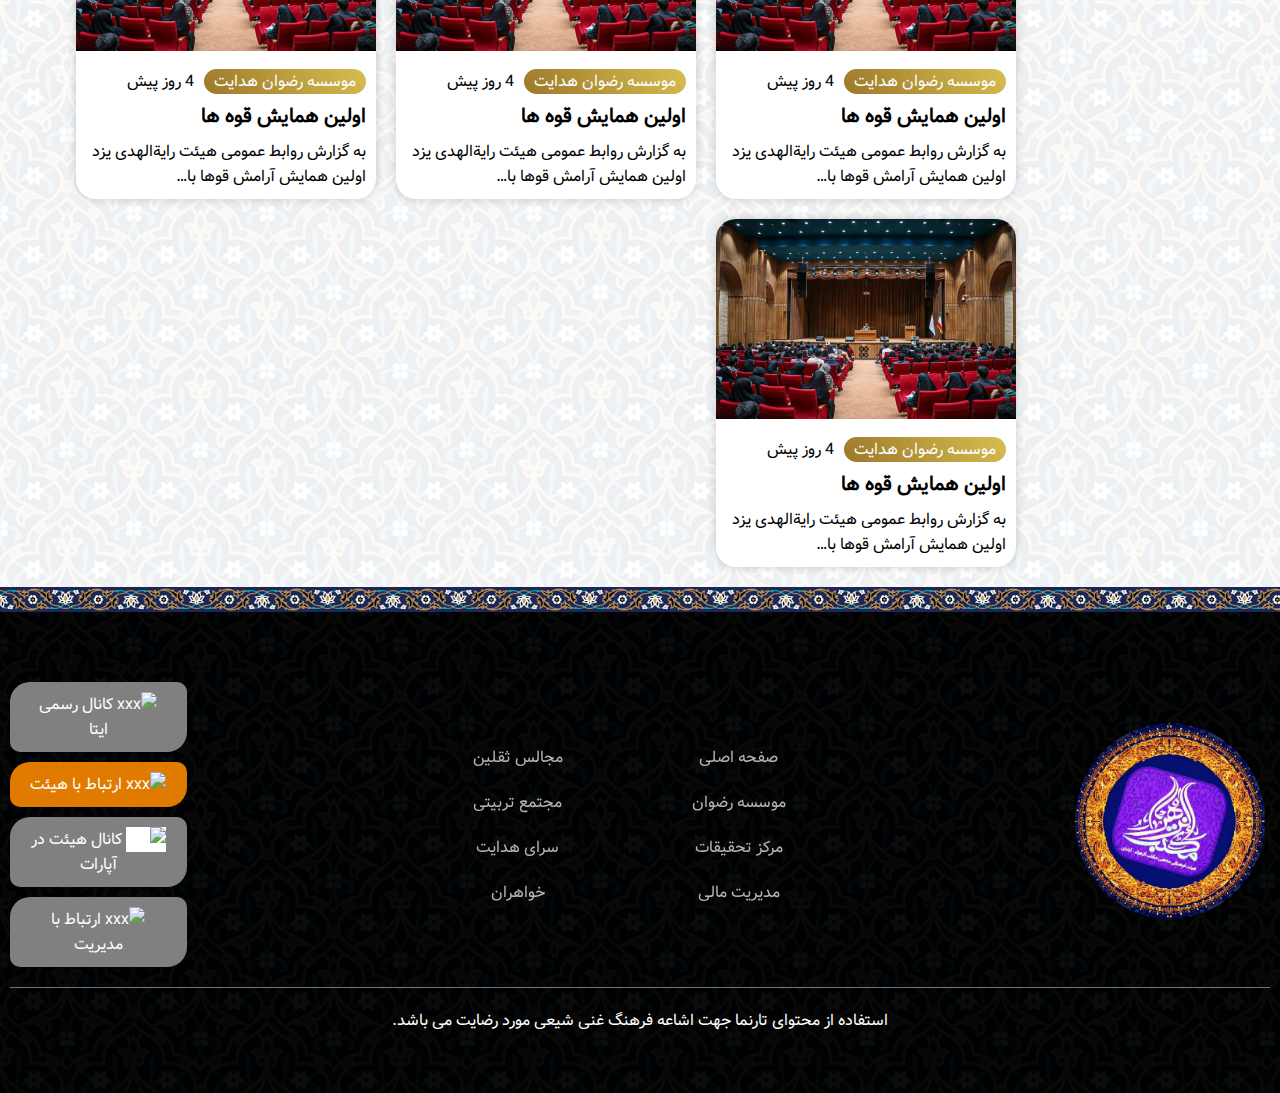
==== commit 13fbdd15: "*" ====
--- a/index.html
+++ b/index.html
@@ -19,7 +19,7 @@
       crossorigin="anonymous"
       referrerpolicy="no-referrer"
     />
-    <link rel="icon" href="assets/images/icons/siteIcon.jpg" />
+    <link rel="icon" href="assets/images/icons/siteIcon.png" />
     <title>هیئت مکتب الزهراء</title>
   </head>
   <body>
@@ -27,7 +27,7 @@
       <section>
         <div class="container">
           <div class="loadingCont">
-            <img src="assets/images/icons/siteIcon.jpg" alt="xxx" />
+            <img src="assets/images/icons/siteIcon.png" alt="xxx" />
           </div>
         </div>
       </section>
@@ -36,13 +36,13 @@
           <div class="headerDiv">
             <nav class="highDisplayShoing">
               <ul>
-                <li class="active"><a href="#">صفحه اصلی</a></li>
+                <li class="active"><a href="./index.html">صفحه اصلی</a></li>
                 <li><a href="#">مجالس ثقلین</a></li>
                 <li><a href="#">موسسه رضوان</a></li>
                 <li><a href="#">مجتمع تربیتی</a></li>
                 <li>
-                  <a href="#">
-                    <img src="assets/images/icons/siteIcon.jpg" alt="xxx" />
+                  <a href="./index.html">
+                    <img src="assets/images/icons/siteIcon.png" alt="xxx" />
                   </a>
                 </li>
                 <li><a href="#">مرکز تحقیقات</a></li>
@@ -57,21 +57,21 @@
                 <span></span>
                 <span></span>
               </button>
-              <a class="siteIcon">
-                <img src="assets/images/icons/siteIcon.jpg" alt="xxx" />
+              <a href="./index.html" class="siteIcon">
+                <img src="assets/images/icons/siteIcon.png" alt="xxx" />
               </a>
               <button class="searchIcon">
                 <i class="fa fa-search"></i>
               </button>
-              <div class="searchCont">
-                <input type="text" dir="auto" id="searchInput" />
-                <button class="closeSearch fa fa-remove"></button>
-              </div>
+              <form class="searchCont">
+                <input type="text" id="searchInput" placeholder="جستجو..." />
+                <button type="button" class="closeSearch fa fa-remove"></button>
+              </form>
             </div>
             <menu class="mainMenu">
               <nav>
                 <ul>
-                  <li class="active"><a href="#">صفحه اصلی</a></li>
+                  <li class="active"><a href="./index.html">صفحه اصلی</a></li>
                   <li><a href="#">مجالس ثقلین</a></li>
                   <li><a href="#">موسسه رضوان</a></li>
                   <li><a href="#">مجتمع تربیتی</a></li>
@@ -186,13 +186,7 @@
       </section>
       <section>
         <div class="container">
-          <div class="videoCont">
-            <video
-              preload="auto"
-              poster="assets/images/dscsd.jpg"
-              src="https://biaupload.com/static/files-2024-02/org-a7c07de80d061.mp4"
-            ></video>
-          </div>
+          <div class="videoCont"></div>
         </div>
       </section>
       <section>
@@ -510,12 +504,12 @@
         <div class="container">
           <div class="footerDiv">
             <div class="firstDiv">
-              <a href="#" class="iconSite">
-                <img src="assets/images/icons/siteIcon.jpg" alt="xxx" />
+              <a href="./index.html" class="iconSite">
+                <img src="assets/images/icons/siteIcon.png" alt="xxx" />
               </a>
               <nav>
                 <ul>
-                  <li class="active"><a href="#">صفحه اصلی</a></li>
+                  <li class="active"><a href="./index.html">صفحه اصلی</a></li>
                   <li><a href="#">مجالس ثقلین</a></li>
                   <li><a href="#">موسسه رضوان</a></li>
                   <li><a href="#">مجتمع تربیتی</a></li>
@@ -526,10 +520,29 @@
                 </ul>
               </nav>
               <div class="soshalMedia">
-                <span>روابط عمومی</span>
-                <a href="#">کانال رسمی ایتا</a>
-                <a href="#">ارتباط با هیئت</a>
-                <a href="#">ارتباط با مدیریت</a>
+                <a target="_blank" href="https://eitaa.com/maktabalzahra_ab/">
+                  <img
+                    src="assets/svgs/logo-eitaa-app-download-png-vector-Toranjlogo (1).svg"
+                    alt="xxx"
+                  />
+                  <span>کانال رسمی ایتا</span>
+                </a>
+                <a target="_blank" href="#">
+                  <img src="assets/svgs/2.svg" alt="xxx" />
+                  <span>ارتباط با هیئت</span>
+                </a>
+                <a target="_blank" href="#">
+                  <img
+                    style="background-color: #fff"
+                    src="assets/svgs/logo--color-black--without_text.svg"
+                    alt="xxx"
+                  />
+                  <span>کانال هیئت در آپارات</span>
+                </a>
+                <a target="_blank" href="mailTo:hosseinderees7@gmail.com">
+                  <img src="assets/svgs/gmailpng.parspng.com-3.svg" alt="xxx" />
+                  <span>ارتباط با مدیریت</span>
+                </a>
               </div>
             </div>
             <div class="lastDiv">
--- a/styles/main.css
+++ b/styles/main.css
@@ -176,6 +176,10 @@
   background-color: #fff;
   overflow: hidden;
   transition: height 0.5s;
+  box-shadow: 0 0 4px #0000006e;
+}
+header section > div .headerDiv .lowDisplayShoing .searchCont.emptySearch {
+  border: 2px solid var(--first-slider-border-color);
 }
 header section > div .headerDiv .lowDisplayShoing .searchCont.active {
   height: 50px;
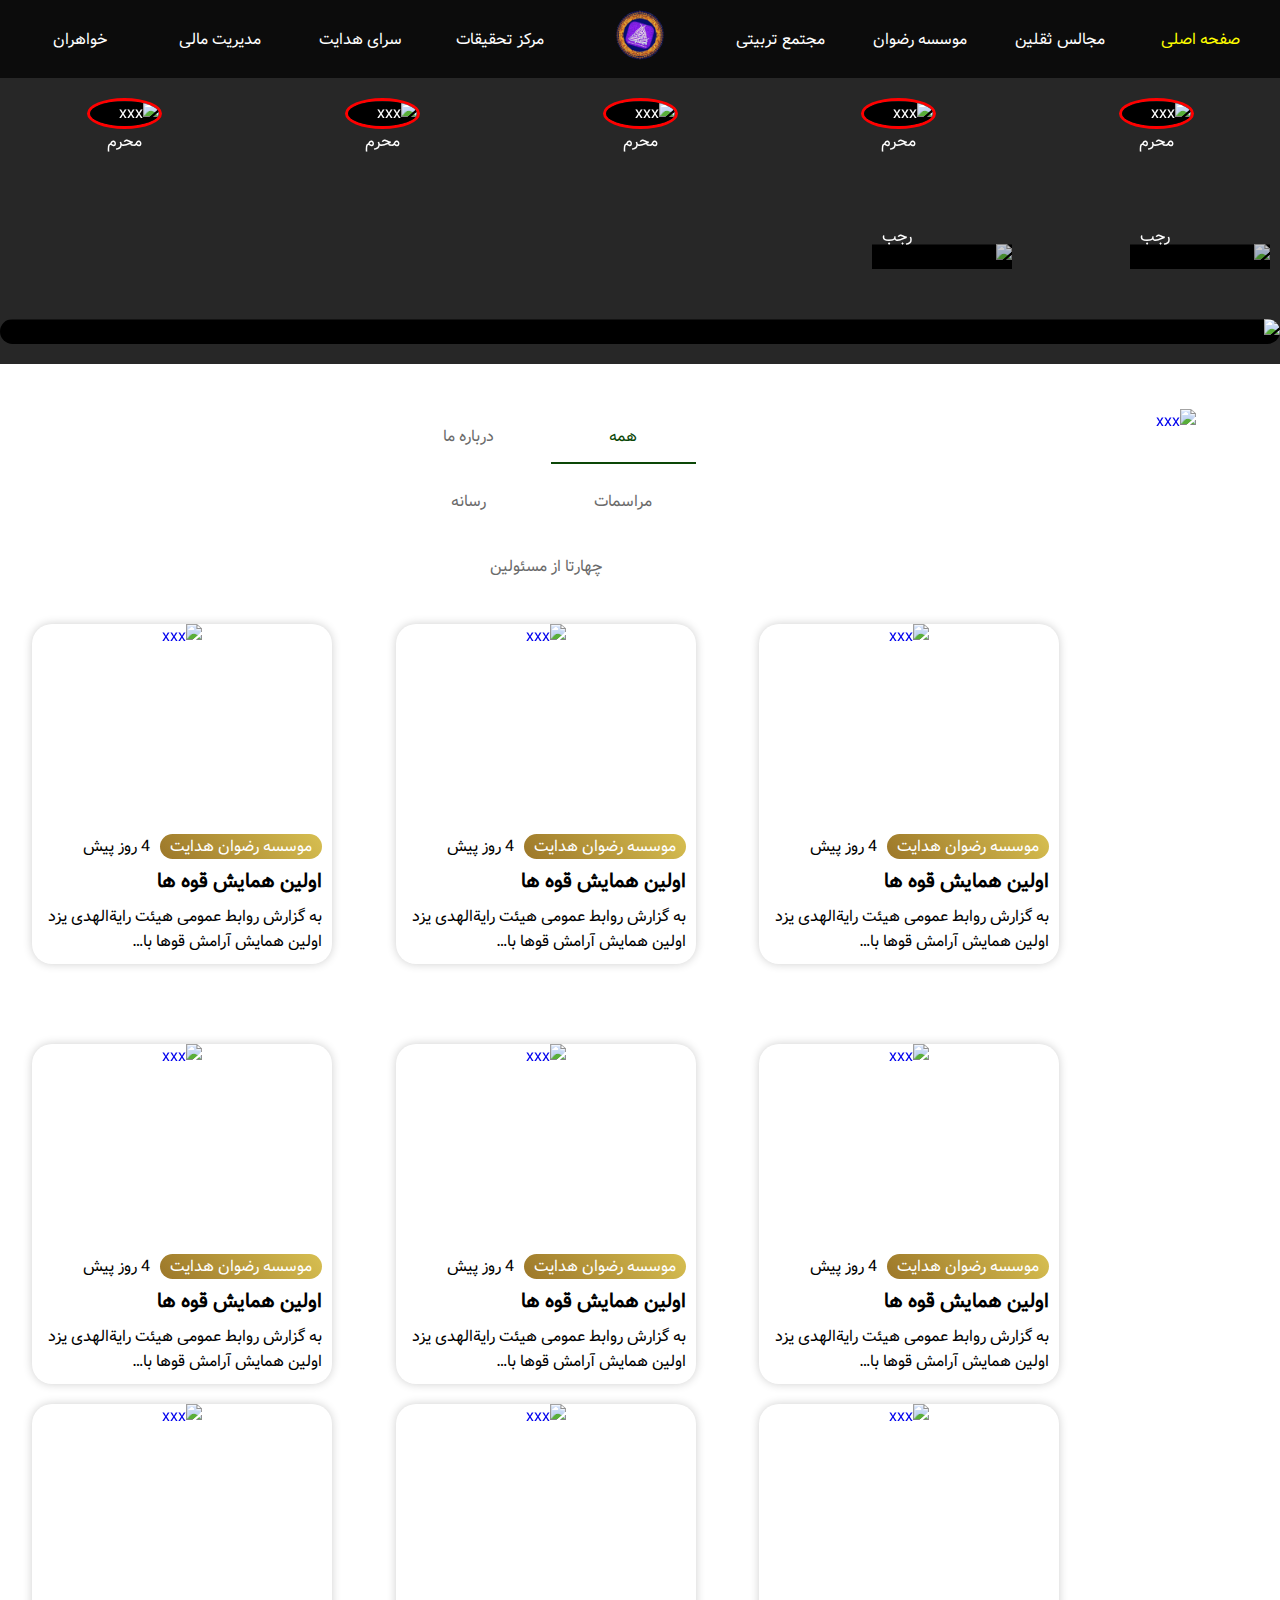
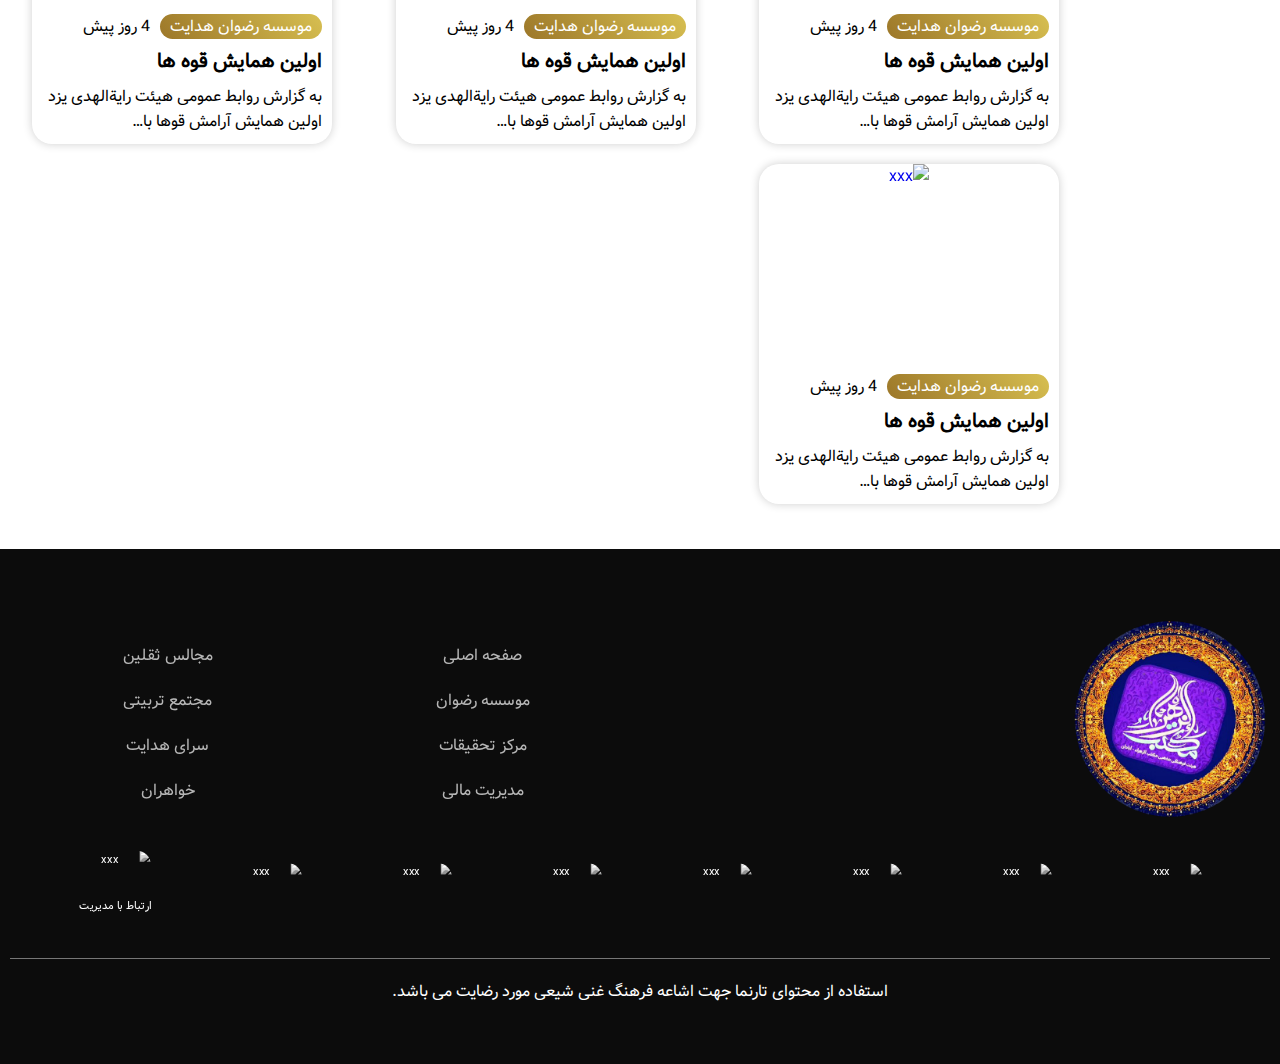
==== commit 3ce19a7a: "*" ====
--- a/index.html
+++ b/index.html
@@ -1,6 +1,11 @@
 <!DOCTYPE html>
 <html lang="fa" dir="rtl">
   <head>
+    <link rel="preload" href="styles/home.css" as="style" />
+    <link rel="preload" href="styles/main.css" as="style" />
+    <link rel="preload" href="scripts/main.js" as="script" />
+    <link rel="preload" href="scripts/home.js" as="script" />
+
     <meta charset="UTF-8" />
     <meta name="viewport" content="width=device-width, initial-scale=1.0" />
     <link rel="stylesheet" href="styles/home.css" />
@@ -12,14 +17,18 @@
       crossorigin="anonymous"
       referrerpolicy="no-referrer"
     />
+
+    <link rel="icon" rel="preload" href="assets/images/icons/siteIcon.png" />
     <link
       rel="stylesheet"
-      href="https://cdnjs.cloudflare.com/ajax/libs/OwlCarousel2/2.3.4/assets/owl.carousel.min.css"
-      integrity="sha512-tS3S5qG0BlhnQROyJXvNjeEM4UpMXHrQfTGmbQ1gKmelCxlSEBUaxhRBj/EFTzpbP4RVSrpEikbmdJobCvhE3g=="
-      crossorigin="anonymous"
-      referrerpolicy="no-referrer"
+      href="https://cdn.jsdelivr.net/npm/swiper@11/swiper-bundle.min.css"
     />
-    <link rel="icon" href="assets/images/icons/siteIcon.png" />
+
+    <script src="https://cdn.jsdelivr.net/npm/swiper@11/swiper-bundle.min.js"></script>
+    <meta
+      name="description"
+      content="this web site develop by hosseinderees7@gmail.com"
+    />
     <title>هیئت مکتب الزهراء</title>
   </head>
   <body>
@@ -144,7 +153,11 @@
               </div>
             </div>
             <div class="main">
-              <img src="assets/images/11-1024x682.jpg" />
+              <img
+                loading="lazy"
+                src="https://gameshop.iapp.ir/site.php?fileSrc=images/11-1024x682.jpg"
+                alt="xxx"
+              />
             </div>
             <div class="arrowControls">
               <button id="previewBtn">
@@ -205,270 +218,281 @@
           <div class="container">
             <div class="lastSectionDiv">
               <a href="#" class="imgCont">
-                <img src="assets/images/sdfsdry.png" alt="xxx" />
+                <img
+                  loading="lazy"
+                  src="https://gameshop.iapp.ir/site.php?fileSrc=images/sdfsdry.png"
+                  alt="xxx"
+                />
               </a>
               <div class="itemsCont">
                 <nav class="options">
                   <ul>
                     <li class="active"><button>همه</button></li>
-                    <li><button>روابط عمومی</button></li>
-                    <li><button>مجتمع تربیتی</button></li>
-                    <li><button>مرکز تحقیقات</button></li>
-                    <li><button>بهانه وصل</button></li>
-                    <li><button>سرای هدایت</button></li>
-                    <li><button>مدیریت امور مالی</button></li>
-                    <li><button>موسسه رضوان</button></li>
+                    <li><button>درباره ما</button></li>
+                    <li><button>مراسمات</button></li>
+                    <li><button>رسانه</button></li>
+                    <li><button>چهارتا از مسئولین</button></li>
                   </ul>
                 </nav>
                 <div class="optionsContainer">
                   <div class="item">
                     <a href="#" class="imgCont">
                       <img
-                        src="assets/images/photo9817379719-600x400.jpg"
-                        alt=""
-                      />
-                    </a>
-                    <div class="content">
-                      <div class="aboutItem">
-                        <div class="from">
-                          <span>موسسه رضوان هدایت</span>
-                          <div class="date">
-                            <span>4 روز پیش</span>
-                          </div>
-                        </div>
-                        <a href="#">
-                          <h2 class="title">اولین همایش قوه ها</h2>
-                        </a>
-                        <div class="text">
-                          <p>
-                            به گزارش روابط عمومی هیئت رایةالهدی یزد اولین همایش
-                            آرامش قوها با…
-                          </p>
-                        </div>
-                      </div>
-                    </div>
-                  </div>
-                  <div class="item">
-                    <a href="#" class="imgCont">
-                      <img
-                        src="assets/images/photo9817379719-600x400.jpg"
-                        alt=""
-                      />
-                    </a>
-                    <div class="content">
-                      <div class="aboutItem">
-                        <div class="from">
-                          <span>موسسه رضوان هدایت</span>
-                          <div class="date">
-                            <span>4 روز پیش</span>
-                          </div>
-                        </div>
-                        <a href="#">
-                          <h2 class="title">اولین همایش قوه ها</h2>
-                        </a>
-                        <div class="text">
-                          <p>
-                            به گزارش روابط عمومی هیئت رایةالهدی یزد اولین همایش
-                            آرامش قوها با…
-                          </p>
-                        </div>
-                      </div>
-                    </div>
-                  </div>
-                  <div class="item">
-                    <a href="#" class="imgCont">
-                      <img
-                        src="assets/images/photo9817379719-600x400.jpg"
-                        alt=""
-                      />
-                    </a>
-                    <div class="content">
-                      <div class="aboutItem">
-                        <div class="from">
-                          <span>موسسه رضوان هدایت</span>
-                          <div class="date">
-                            <span>4 روز پیش</span>
-                          </div>
-                        </div>
-                        <a href="#">
-                          <h2 class="title">اولین همایش قوه ها</h2>
-                        </a>
-                        <div class="text">
-                          <p>
-                            به گزارش روابط عمومی هیئت رایةالهدی یزد اولین همایش
-                            آرامش قوها با…
-                          </p>
-                        </div>
-                      </div>
-                    </div>
-                  </div>
-                  <div class="item">
-                    <a href="#" class="imgCont">
-                      <img
-                        src="assets/images/photo9817379719-600x400.jpg"
-                        alt=""
-                      />
-                    </a>
-                    <div class="content">
-                      <div class="aboutItem">
-                        <div class="from">
-                          <span>موسسه رضوان هدایت</span>
-                          <div class="date">
-                            <span>4 روز پیش</span>
-                          </div>
-                        </div>
-                        <a href="#">
-                          <h2 class="title">اولین همایش قوه ها</h2>
-                        </a>
-                        <div class="text">
-                          <p>
-                            به گزارش روابط عمومی هیئت رایةالهدی یزد اولین همایش
-                            آرامش قوها با…
-                          </p>
-                        </div>
-                      </div>
-                    </div>
-                  </div>
-                  <div class="item">
-                    <a href="#" class="imgCont">
-                      <img
-                        src="assets/images/photo9817379719-600x400.jpg"
-                        alt=""
-                      />
-                    </a>
-                    <div class="content">
-                      <div class="aboutItem">
-                        <div class="from">
-                          <span>موسسه رضوان هدایت</span>
-                          <div class="date">
-                            <span>4 روز پیش</span>
-                          </div>
-                        </div>
-                        <a href="#">
-                          <h2 class="title">اولین همایش قوه ها</h2>
-                        </a>
-                        <div class="text">
-                          <p>
-                            به گزارش روابط عمومی هیئت رایةالهدی یزد اولین همایش
-                            آرامش قوها با…
-                          </p>
-                        </div>
-                      </div>
-                    </div>
-                  </div>
-                  <div class="item">
-                    <a href="#" class="imgCont">
-                      <img
-                        src="assets/images/photo9817379719-600x400.jpg"
-                        alt=""
-                      />
-                    </a>
-                    <div class="content">
-                      <div class="aboutItem">
-                        <div class="from">
-                          <span>موسسه رضوان هدایت</span>
-                          <div class="date">
-                            <span>4 روز پیش</span>
-                          </div>
-                        </div>
-                        <a href="#">
-                          <h2 class="title">اولین همایش قوه ها</h2>
-                        </a>
-                        <div class="text">
-                          <p>
-                            به گزارش روابط عمومی هیئت رایةالهدی یزد اولین همایش
-                            آرامش قوها با…
-                          </p>
-                        </div>
-                      </div>
-                    </div>
-                  </div>
-                  <div class="item">
-                    <a href="#" class="imgCont">
-                      <img
-                        src="assets/images/photo9817379719-600x400.jpg"
-                        alt=""
-                      />
-                    </a>
-                    <div class="content">
-                      <div class="aboutItem">
-                        <div class="from">
-                          <span>موسسه رضوان هدایت</span>
-                          <div class="date">
-                            <span>4 روز پیش</span>
-                          </div>
-                        </div>
-                        <a href="#">
-                          <h2 class="title">اولین همایش قوه ها</h2>
-                        </a>
-                        <div class="text">
-                          <p>
-                            به گزارش روابط عمومی هیئت رایةالهدی یزد اولین همایش
-                            آرامش قوها با…
-                          </p>
-                        </div>
-                      </div>
-                    </div>
-                  </div>
-                  <div class="item">
-                    <a href="#" class="imgCont">
-                      <img
-                        src="assets/images/photo9817379719-600x400.jpg"
-                        alt=""
-                      />
-                    </a>
-                    <div class="content">
-                      <div class="aboutItem">
-                        <div class="from">
-                          <span>موسسه رضوان هدایت</span>
-                          <div class="date">
-                            <span>4 روز پیش</span>
-                          </div>
-                        </div>
-                        <a href="#">
-                          <h2 class="title">اولین همایش قوه ها</h2>
-                        </a>
-                        <div class="text">
-                          <p>
-                            به گزارش روابط عمومی هیئت رایةالهدی یزد اولین همایش
-                            آرامش قوها با…
-                          </p>
-                        </div>
-                      </div>
-                    </div>
-                  </div>
-                  <div class="item">
-                    <a href="#" class="imgCont">
-                      <img
-                        src="assets/images/photo9817379719-600x400.jpg"
-                        alt=""
-                      />
-                    </a>
-                    <div class="content">
-                      <div class="aboutItem">
-                        <div class="from">
-                          <span>موسسه رضوان هدایت</span>
-                          <div class="date">
-                            <span>4 روز پیش</span>
-                          </div>
-                        </div>
-                        <a href="#">
-                          <h2 class="title">اولین همایش قوه ها</h2>
-                        </a>
-                        <div class="text">
-                          <p>
-                            به گزارش روابط عمومی هیئت رایةالهدی یزد اولین همایش
-                            آرامش قوها با…
-                          </p>
-                        </div>
-                      </div>
-                    </div>
-                  </div>
-                  <div class="item">
-                    <a href="#" class="imgCont">
-                      <img
-                        src="assets/images/photo9817379719-600x400.jpg"
-                        alt=""
+                        loading="lazy"
+                        src="https://gameshop.iapp.ir/site.php?fileSrc=images/photo9817379719-600x400.jpg"
+                        alt="xxx"
+                      />
+                    </a>
+                    <div class="content">
+                      <div class="aboutItem">
+                        <div class="from">
+                          <span>موسسه رضوان هدایت</span>
+                          <div class="date">
+                            <span>4 روز پیش</span>
+                          </div>
+                        </div>
+                        <a href="#">
+                          <h2 class="title">اولین همایش قوه ها</h2>
+                        </a>
+                        <div class="text">
+                          <p>
+                            به گزارش روابط عمومی هیئت رایةالهدی یزد اولین همایش
+                            آرامش قوها با…
+                          </p>
+                        </div>
+                      </div>
+                    </div>
+                  </div>
+                  <div class="item">
+                    <a href="#" class="imgCont">
+                      <img
+                        loading="lazy"
+                        src="https://gameshop.iapp.ir/site.php?fileSrc=images/photo9817379719-600x400.jpg"
+                        alt="xxx"
+                      />
+                    </a>
+                    <div class="content">
+                      <div class="aboutItem">
+                        <div class="from">
+                          <span>موسسه رضوان هدایت</span>
+                          <div class="date">
+                            <span>4 روز پیش</span>
+                          </div>
+                        </div>
+                        <a href="#">
+                          <h2 class="title">اولین همایش قوه ها</h2>
+                        </a>
+                        <div class="text">
+                          <p>
+                            به گزارش روابط عمومی هیئت رایةالهدی یزد اولین همایش
+                            آرامش قوها با…
+                          </p>
+                        </div>
+                      </div>
+                    </div>
+                  </div>
+                  <div class="item">
+                    <a href="#" class="imgCont">
+                      <img
+                        loading="lazy"
+                        src="https://gameshop.iapp.ir/site.php?fileSrc=images/photo9817379719-600x400.jpg"
+                        alt="xxx"
+                      />
+                    </a>
+                    <div class="content">
+                      <div class="aboutItem">
+                        <div class="from">
+                          <span>موسسه رضوان هدایت</span>
+                          <div class="date">
+                            <span>4 روز پیش</span>
+                          </div>
+                        </div>
+                        <a href="#">
+                          <h2 class="title">اولین همایش قوه ها</h2>
+                        </a>
+                        <div class="text">
+                          <p>
+                            به گزارش روابط عمومی هیئت رایةالهدی یزد اولین همایش
+                            آرامش قوها با…
+                          </p>
+                        </div>
+                      </div>
+                    </div>
+                  </div>
+                  <div class="item">
+                    <a href="#" class="imgCont">
+                      <img
+                        loading="lazy"
+                        src="https://gameshop.iapp.ir/site.php?fileSrc=images/photo9817379719-600x400.jpg"
+                        alt="xxx"
+                      />
+                    </a>
+                    <div class="content">
+                      <div class="aboutItem">
+                        <div class="from">
+                          <span>موسسه رضوان هدایت</span>
+                          <div class="date">
+                            <span>4 روز پیش</span>
+                          </div>
+                        </div>
+                        <a href="#">
+                          <h2 class="title">اولین همایش قوه ها</h2>
+                        </a>
+                        <div class="text">
+                          <p>
+                            به گزارش روابط عمومی هیئت رایةالهدی یزد اولین همایش
+                            آرامش قوها با…
+                          </p>
+                        </div>
+                      </div>
+                    </div>
+                  </div>
+                  <div class="item">
+                    <a href="#" class="imgCont">
+                      <img
+                        loading="lazy"
+                        src="https://gameshop.iapp.ir/site.php?fileSrc=images/photo9817379719-600x400.jpg"
+                        alt="xxx"
+                      />
+                    </a>
+                    <div class="content">
+                      <div class="aboutItem">
+                        <div class="from">
+                          <span>موسسه رضوان هدایت</span>
+                          <div class="date">
+                            <span>4 روز پیش</span>
+                          </div>
+                        </div>
+                        <a href="#">
+                          <h2 class="title">اولین همایش قوه ها</h2>
+                        </a>
+                        <div class="text">
+                          <p>
+                            به گزارش روابط عمومی هیئت رایةالهدی یزد اولین همایش
+                            آرامش قوها با…
+                          </p>
+                        </div>
+                      </div>
+                    </div>
+                  </div>
+                  <div class="item">
+                    <a href="#" class="imgCont">
+                      <img
+                        loading="lazy"
+                        src="https://gameshop.iapp.ir/site.php?fileSrc=images/photo9817379719-600x400.jpg"
+                        alt="xxx"
+                      />
+                    </a>
+                    <div class="content">
+                      <div class="aboutItem">
+                        <div class="from">
+                          <span>موسسه رضوان هدایت</span>
+                          <div class="date">
+                            <span>4 روز پیش</span>
+                          </div>
+                        </div>
+                        <a href="#">
+                          <h2 class="title">اولین همایش قوه ها</h2>
+                        </a>
+                        <div class="text">
+                          <p>
+                            به گزارش روابط عمومی هیئت رایةالهدی یزد اولین همایش
+                            آرامش قوها با…
+                          </p>
+                        </div>
+                      </div>
+                    </div>
+                  </div>
+                  <div class="item">
+                    <a href="#" class="imgCont">
+                      <img
+                        loading="lazy"
+                        src="https://gameshop.iapp.ir/site.php?fileSrc=images/photo9817379719-600x400.jpg"
+                        alt="xxx"
+                      />
+                    </a>
+                    <div class="content">
+                      <div class="aboutItem">
+                        <div class="from">
+                          <span>موسسه رضوان هدایت</span>
+                          <div class="date">
+                            <span>4 روز پیش</span>
+                          </div>
+                        </div>
+                        <a href="#">
+                          <h2 class="title">اولین همایش قوه ها</h2>
+                        </a>
+                        <div class="text">
+                          <p>
+                            به گزارش روابط عمومی هیئت رایةالهدی یزد اولین همایش
+                            آرامش قوها با…
+                          </p>
+                        </div>
+                      </div>
+                    </div>
+                  </div>
+                  <div class="item">
+                    <a href="#" class="imgCont">
+                      <img
+                        loading="lazy"
+                        src="https://gameshop.iapp.ir/site.php?fileSrc=images/photo9817379719-600x400.jpg"
+                        alt="xxx"
+                      />
+                    </a>
+                    <div class="content">
+                      <div class="aboutItem">
+                        <div class="from">
+                          <span>موسسه رضوان هدایت</span>
+                          <div class="date">
+                            <span>4 روز پیش</span>
+                          </div>
+                        </div>
+                        <a href="#">
+                          <h2 class="title">اولین همایش قوه ها</h2>
+                        </a>
+                        <div class="text">
+                          <p>
+                            به گزارش روابط عمومی هیئت رایةالهدی یزد اولین همایش
+                            آرامش قوها با…
+                          </p>
+                        </div>
+                      </div>
+                    </div>
+                  </div>
+                  <div class="item">
+                    <a href="#" class="imgCont">
+                      <img
+                        loading="lazy"
+                        src="https://gameshop.iapp.ir/site.php?fileSrc=images/photo9817379719-600x400.jpg"
+                        alt="xxx"
+                      />
+                    </a>
+                    <div class="content">
+                      <div class="aboutItem">
+                        <div class="from">
+                          <span>موسسه رضوان هدایت</span>
+                          <div class="date">
+                            <span>4 روز پیش</span>
+                          </div>
+                        </div>
+                        <a href="#">
+                          <h2 class="title">اولین همایش قوه ها</h2>
+                        </a>
+                        <div class="text">
+                          <p>
+                            به گزارش روابط عمومی هیئت رایةالهدی یزد اولین همایش
+                            آرامش قوها با…
+                          </p>
+                        </div>
+                      </div>
+                    </div>
+                  </div>
+                  <div class="item">
+                    <a href="#" class="imgCont">
+                      <img
+                        loading="lazy"
+                        src="https://gameshop.iapp.ir/site.php?fileSrc=images/photo9817379719-600x400.jpg"
+                        alt="xxx"
                       />
                     </a>
                     <div class="content">
@@ -498,16 +522,19 @@
         </div>
       </section>
       <section class="space"></section>
+      <section class="sliderStorysSec">
+        <div class="sliderStorysSec"></div>
+      </section>
     </main>
     <footer>
       <section>
         <div class="container">
           <div class="footerDiv">
             <div class="firstDiv">
-              <a href="./index.html" class="iconSite">
-                <img src="assets/images/icons/siteIcon.png" alt="xxx" />
-              </a>
               <nav>
+                <a href="./index.html" class="iconSite">
+                  <img src="assets/images/icons/siteIcon.png" alt="xxx" />
+                </a>
                 <ul>
                   <li class="active"><a href="./index.html">صفحه اصلی</a></li>
                   <li><a href="#">مجالس ثقلین</a></li>
@@ -522,25 +549,58 @@
               <div class="soshalMedia">
                 <a target="_blank" href="https://eitaa.com/maktabalzahra_ab/">
                   <img
+                    loading="lazy"
                     src="assets/svgs/logo-eitaa-app-download-png-vector-Toranjlogo (1).svg"
                     alt="xxx"
                   />
-                  <span>کانال رسمی ایتا</span>
-                </a>
-                <a target="_blank" href="#">
-                  <img src="assets/svgs/2.svg" alt="xxx" />
-                  <span>ارتباط با هیئت</span>
-                </a>
-                <a target="_blank" href="#">
+                </a>
+                <a target="_blank" href="https://ble.ir/maktabalzahra_ab/">
                   <img
-                    style="background-color: #fff"
-                    src="assets/svgs/logo--color-black--without_text.svg"
+                    loading="lazy"
+                    src="https://gameshop.iapp.ir/site.php?fileSrc=images/bale-color.png"
                     alt="xxx"
                   />
-                  <span>کانال هیئت در آپارات</span>
+                </a>
+                <a target="_blank" href="https://zil.ink/maktabalzahra_ab/">
+                  <img
+                    loading="lazy"
+                    src="https://gameshop.iapp.ir/site.php?fileSrc=images/Soroush-color.png"
+                    alt="xxx"
+                  />
+                </a>
+                <a target="_blank" href="https://rubika.ir/maktabalzahra_ab/">
+                  <img
+                    loading="lazy"
+                    src="https://gameshop.iapp.ir/site.php?fileSrc=images/146-GraFa-1.png"
+                    alt="xxx"
+                  />
+                </a>
+                <a target="_blank" href="https://t.me/maktabalzahra_ab/">
+                  <img
+                    loading="lazy"
+                    src="https://gameshop.iapp.ir/site.php?fileSrc=images/telegram_logo_icon_147228.png"
+                    alt="xxx"
+                  />
+                </a>
+                <a target="_blank" href="#">
+                  <img loading="lazy" src="assets/svgs/2.svg" alt="xxx" />
+                </a>
+                <a
+                  target="_blank"
+                  href="https://www.aparat.com/maktabalzahra_ab"
+                >
+                  <img
+                    loading="lazy"
+                    src="https://gameshop.iapp.ir/site.php?fileSrc=images/لوگو آپارات.png"
+                    alt="xxx"
+                  />
                 </a>
                 <a target="_blank" href="mailTo:hosseinderees7@gmail.com">
-                  <img src="assets/svgs/gmailpng.parspng.com-3.svg" alt="xxx" />
+                  <img
+                    loading="lazy"
+                    src="assets/svgs/gmailpng.parspng.com-3.svg"
+                    alt="xxx"
+                  />
                   <span>ارتباط با مدیریت</span>
                 </a>
               </div>
@@ -557,12 +617,7 @@
     </footer>
 
     <script src="https://code.jquery.com/jquery-1.11.1.min.js"></script>
-    <script
-      src="https://cdnjs.cloudflare.com/ajax/libs/OwlCarousel2/2.3.4/owl.carousel.min.js"
-      integrity="sha512-bPs7Ae6pVvhOSiIcyUClR7/q2OAsRiovw4vAkX+zJbw3ShAeeqezq50RIIcIURq7Oa20rW2n2q+fyXBNcU9lrw=="
-      crossorigin="anonymous"
-      referrerpolicy="no-referrer"
-    ></script>
+
     <script defer src="scripts/main.js"></script>
     <script defer src="scripts/home.js"></script>
   </body>
--- a/styles/home.css
+++ b/styles/home.css
@@ -1,5 +1,5 @@
 main {
-  background: url("../assets/images/firstSecBgImg.jpg");
+  background: url("https://gameshop.iapp.ir/site.php?fileSrc=images/firstSecBgImg.jpg");
   background-size: auto;
 }
 main section {
@@ -117,9 +117,7 @@
 }
 main section div .sliderCont {
   max-width: 100%;
-  direction: ltr;
-  width: 100%;
-  align-items: center;
+  width: 100%;
   position: relative;
 }
 
@@ -160,9 +158,10 @@
   border-radius: 50%;
   overflow: hidden;
 }
+
 main section div .sliderCont .imgCont img {
-  width: 100%;
-  height: 100%;
+  width: 69px;
+  height: 69px;
 }
 
 main section div .videoCont {
@@ -184,7 +183,8 @@
   width: 100%;
 }
 main section div .sliderCont2 .item .imgCont img {
-  width: 100%;
+  width: 140px;
+  height: 198px;
   filter: brightness(0.8);
 }
 main section div .sliderCont2 .item span {
@@ -192,14 +192,18 @@
   bottom: 30px;
   left: 20px;
   color: var(--font-color);
+  z-index: 2;
 }
 main section div .sliderCont3 .item {
   border-radius: 20px;
   overflow: hidden;
 }
 
+main section div .sliderCont3 .item img {
+  width: 100%;
+}
 main section.lastSection {
-  background: url("../assets/images/firstSecBgImg.jpg");
+  background: url("https://gameshop.iapp.ir/site.php?fileSrc=images/firstSecBgImg.jpg");
   position: relative;
 }
 main section.lastSection > div {
@@ -219,8 +223,25 @@
   flex-direction: column;
   gap: 30px;
 }
+main section.lastSection div > div.lastSectionDiv .itemsCont nav {
+  width: 300px;
+}
+main
+  section.lastSection
+  div
+  > div.lastSectionDiv
+  .itemsCont
+  nav
+  ul
+  li:last-child {
+  grid-column: 1/2 span;
+}
 main section.lastSection div > div.lastSectionDiv .imgCont {
   text-align: center;
+  overflow: visible;
+}
+main section.lastSection div > div.lastSectionDiv .imgCont::after {
+  display: none;
 }
 main section.lastSection div > div.lastSectionDiv > .imgCont img {
   width: 100%;
@@ -296,7 +317,7 @@
   display: block;
 }
 main section.lastSection div > div.lastSectionDiv .optionsContainer {
-  max-width: 100%;
+  width: 100%;
   display: grid;
   align-items: start;
   gap: 20px;
@@ -310,9 +331,21 @@
   > div.lastSectionDiv
   .optionsContainer
   .item
+  .imgCont {
+  display: inline-block;
+  width: 300px;
+  min-height: 200px;
+}
+main
+  section.lastSection
+  div
+  > div.lastSectionDiv
+  .optionsContainer
+  .item
   .imgCont
   img {
-  width: 100%;
+  width: 300px;
+  object-fit: contain;
 }
 main section.lastSection div > div.lastSectionDiv .optionsContainer .item {
   background-color: #fff;
@@ -387,7 +420,7 @@
   color: #000;
 }
 main section.space {
-  background: url("../assets/images/zdfsdgdfsdfgdfggg.jpg");
+  background: url("https://gameshop.iapp.ir/site.php?fileSrc=images/zdfsdgdfsdfgdfggg.jpg");
   background-size: contain;
   height: 25px;
 }
--- a/styles/main.css
+++ b/styles/main.css
@@ -10,6 +10,8 @@
   text-decoration: none;
   list-style: none;
   font-family: vazir;
+  user-select: none;
+  -webkit-user-drag: none;
 }
 :root {
   --font-color: #fff;
@@ -239,7 +241,7 @@
 }
 
 footer {
-  background: url("../assets/images/firstSecBgImg.jpg");
+  background: url("https://gameshop.iapp.ir/site.php?fileSrc=images/firstSecBgImg.jpg");
 }
 footer section {
   background-color: var(--header-bg-color);
@@ -271,12 +273,13 @@
 }
 footer section > div .footerDiv nav {
   width: 100%;
-  display: none;
+  display: flex;
+  align-items: center;
+  justify-content: center;
 }
 footer section > div .footerDiv nav ul {
   width: 50%;
-  margin: 0 auto;
-  display: grid;
+  display: none;
   grid-template-columns: repeat(2, 1fr);
   align-items: center;
   justify-content: center;
@@ -290,21 +293,37 @@
   color: #fff;
 }
 footer section > div .footerDiv .soshalMedia {
-  display: flex;
-  flex-direction: column;
+  width: 100%;
+  display: grid;
+  grid-template-columns: repeat(4, minmax(50px, max-content));
+  justify-content: center;
   gap: 10px;
-  flex-basis: 20%;
+  text-wrap: nowrap;
 }
 
 footer section > div .footerDiv .soshalMedia a {
+  display: flex;
+  flex-direction: column;
+  align-items: center;
+  justify-content: center;
+  gap: 10px;
+  width: max-content;
+  max-width: 100%;
   color: var(--font-color);
   border-radius: 20px 10px;
   padding: 10px 20px;
-  background-color: #808080;
-}
-
-footer section > div .footerDiv .soshalMedia a:nth-child(2) {
-  background-color: #e07b00;
+  transition: all 0.3s;
+  scale: 0.7;
+}
+footer section > div .footerDiv .soshalMedia a:hover {
+  filter: grayscale(0);
+}
+footer section > div .footerDiv .soshalMedia a img {
+  max-width: 100px;
+  width: 100px;
+  border-radius: 20px;
+  aspect-ratio: 16/9;
+  object-fit: contain;
 }
 footer section > div .footerDiv .lastDiv p {
   margin: 10px 0;
@@ -316,10 +335,47 @@
   header section > div .headerDiv .lowDisplayShoing {
     display: none;
   }
-  footer section > div .footerDiv .firstDiv {
-    flex-direction: row;
-  }
+
   footer section > div .footerDiv nav {
-    display: block;
-  }
-}
+    justify-content: space-between;
+  }
+  footer section > div .footerDiv nav ul {
+    display: grid;
+  }
+  footer section > div .footerDiv .soshalMedia a {
+    filter: grayscale(1);
+  }
+}
+
+.setImgBg {
+  background-color: #fff;
+  width: 100%;
+  aspect-ratio: 16/9;
+  object-fit: cover;
+}
+@media screen and (width>622px) {
+  footer section > div .footerDiv .soshalMedia {
+    grid-template-columns: repeat(auto-fit, minmax(50px, max-content));
+  }
+}
+.imgCont {
+  position: relative;
+  overflow: hidden;
+}
+.imgCont::after {
+  content: "";
+  background: #000;
+  background-size: contain;
+  position: absolute;
+  left: 50%;
+  top: 50%;
+  width: 100%;
+  height: 100%;
+  transform: translate(-50%, -50%);
+
+  z-index: 0;
+}
+.imgCont img {
+  position: relative;
+  z-index: 1;
+}
--- a/styles/home.css
+++ b/styles/home.css
@@ -1,5 +1,5 @@
 main {
-  background: url("../assets/images/firstSecBgImg.jpg");
+  background: url("https://gameshop.iapp.ir/site.php?fileSrc=images/firstSecBgImg.jpg");
   background-size: auto;
 }
 main section {
@@ -117,9 +117,7 @@
 }
 main section div .sliderCont {
   max-width: 100%;
-  direction: ltr;
-  width: 100%;
-  align-items: center;
+  width: 100%;
   position: relative;
 }
 
@@ -160,9 +158,10 @@
   border-radius: 50%;
   overflow: hidden;
 }
+
 main section div .sliderCont .imgCont img {
-  width: 100%;
-  height: 100%;
+  width: 69px;
+  height: 69px;
 }
 
 main section div .videoCont {
@@ -184,7 +183,8 @@
   width: 100%;
 }
 main section div .sliderCont2 .item .imgCont img {
-  width: 100%;
+  width: 140px;
+  height: 198px;
   filter: brightness(0.8);
 }
 main section div .sliderCont2 .item span {
@@ -192,14 +192,18 @@
   bottom: 30px;
   left: 20px;
   color: var(--font-color);
+  z-index: 2;
 }
 main section div .sliderCont3 .item {
   border-radius: 20px;
   overflow: hidden;
 }
 
+main section div .sliderCont3 .item img {
+  width: 100%;
+}
 main section.lastSection {
-  background: url("../assets/images/firstSecBgImg.jpg");
+  background: url("https://gameshop.iapp.ir/site.php?fileSrc=images/firstSecBgImg.jpg");
   position: relative;
 }
 main section.lastSection > div {
@@ -219,8 +223,25 @@
   flex-direction: column;
   gap: 30px;
 }
+main section.lastSection div > div.lastSectionDiv .itemsCont nav {
+  width: 300px;
+}
+main
+  section.lastSection
+  div
+  > div.lastSectionDiv
+  .itemsCont
+  nav
+  ul
+  li:last-child {
+  grid-column: 1/2 span;
+}
 main section.lastSection div > div.lastSectionDiv .imgCont {
   text-align: center;
+  overflow: visible;
+}
+main section.lastSection div > div.lastSectionDiv .imgCont::after {
+  display: none;
 }
 main section.lastSection div > div.lastSectionDiv > .imgCont img {
   width: 100%;
@@ -296,7 +317,7 @@
   display: block;
 }
 main section.lastSection div > div.lastSectionDiv .optionsContainer {
-  max-width: 100%;
+  width: 100%;
   display: grid;
   align-items: start;
   gap: 20px;
@@ -310,9 +331,21 @@
   > div.lastSectionDiv
   .optionsContainer
   .item
+  .imgCont {
+  display: inline-block;
+  width: 300px;
+  min-height: 200px;
+}
+main
+  section.lastSection
+  div
+  > div.lastSectionDiv
+  .optionsContainer
+  .item
   .imgCont
   img {
-  width: 100%;
+  width: 300px;
+  object-fit: contain;
 }
 main section.lastSection div > div.lastSectionDiv .optionsContainer .item {
   background-color: #fff;
@@ -387,7 +420,7 @@
   color: #000;
 }
 main section.space {
-  background: url("../assets/images/zdfsdgdfsdfgdfggg.jpg");
+  background: url("https://gameshop.iapp.ir/site.php?fileSrc=images/zdfsdgdfsdfgdfggg.jpg");
   background-size: contain;
   height: 25px;
 }
--- a/styles/main.css
+++ b/styles/main.css
@@ -10,6 +10,8 @@
   text-decoration: none;
   list-style: none;
   font-family: vazir;
+  user-select: none;
+  -webkit-user-drag: none;
 }
 :root {
   --font-color: #fff;
@@ -239,7 +241,7 @@
 }
 
 footer {
-  background: url("../assets/images/firstSecBgImg.jpg");
+  background: url("https://gameshop.iapp.ir/site.php?fileSrc=images/firstSecBgImg.jpg");
 }
 footer section {
   background-color: var(--header-bg-color);
@@ -271,12 +273,13 @@
 }
 footer section > div .footerDiv nav {
   width: 100%;
-  display: none;
+  display: flex;
+  align-items: center;
+  justify-content: center;
 }
 footer section > div .footerDiv nav ul {
   width: 50%;
-  margin: 0 auto;
-  display: grid;
+  display: none;
   grid-template-columns: repeat(2, 1fr);
   align-items: center;
   justify-content: center;
@@ -290,21 +293,37 @@
   color: #fff;
 }
 footer section > div .footerDiv .soshalMedia {
-  display: flex;
-  flex-direction: column;
+  width: 100%;
+  display: grid;
+  grid-template-columns: repeat(4, minmax(50px, max-content));
+  justify-content: center;
   gap: 10px;
-  flex-basis: 20%;
+  text-wrap: nowrap;
 }
 
 footer section > div .footerDiv .soshalMedia a {
+  display: flex;
+  flex-direction: column;
+  align-items: center;
+  justify-content: center;
+  gap: 10px;
+  width: max-content;
+  max-width: 100%;
   color: var(--font-color);
   border-radius: 20px 10px;
   padding: 10px 20px;
-  background-color: #808080;
-}
-
-footer section > div .footerDiv .soshalMedia a:nth-child(2) {
-  background-color: #e07b00;
+  transition: all 0.3s;
+  scale: 0.7;
+}
+footer section > div .footerDiv .soshalMedia a:hover {
+  filter: grayscale(0);
+}
+footer section > div .footerDiv .soshalMedia a img {
+  max-width: 100px;
+  width: 100px;
+  border-radius: 20px;
+  aspect-ratio: 16/9;
+  object-fit: contain;
 }
 footer section > div .footerDiv .lastDiv p {
   margin: 10px 0;
@@ -316,10 +335,47 @@
   header section > div .headerDiv .lowDisplayShoing {
     display: none;
   }
-  footer section > div .footerDiv .firstDiv {
-    flex-direction: row;
-  }
+
   footer section > div .footerDiv nav {
-    display: block;
-  }
-}
+    justify-content: space-between;
+  }
+  footer section > div .footerDiv nav ul {
+    display: grid;
+  }
+  footer section > div .footerDiv .soshalMedia a {
+    filter: grayscale(1);
+  }
+}
+
+.setImgBg {
+  background-color: #fff;
+  width: 100%;
+  aspect-ratio: 16/9;
+  object-fit: cover;
+}
+@media screen and (width>622px) {
+  footer section > div .footerDiv .soshalMedia {
+    grid-template-columns: repeat(auto-fit, minmax(50px, max-content));
+  }
+}
+.imgCont {
+  position: relative;
+  overflow: hidden;
+}
+.imgCont::after {
+  content: "";
+  background: #000;
+  background-size: contain;
+  position: absolute;
+  left: 50%;
+  top: 50%;
+  width: 100%;
+  height: 100%;
+  transform: translate(-50%, -50%);
+
+  z-index: 0;
+}
+.imgCont img {
+  position: relative;
+  z-index: 1;
+}
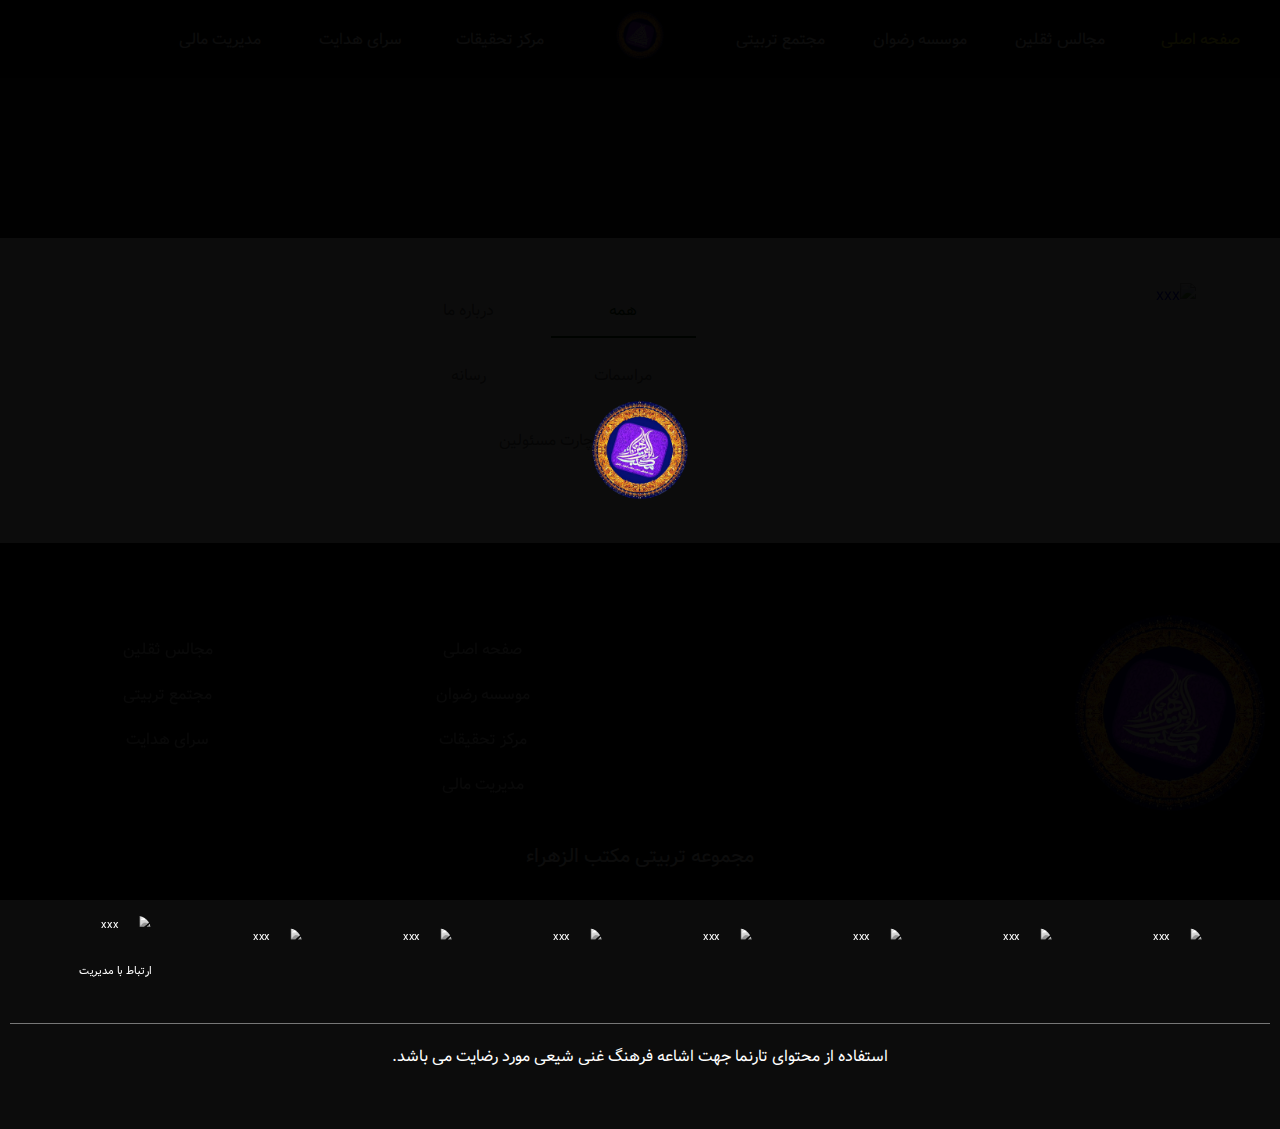
==== commit a83ef21c: "*" ====
--- a/index.html
+++ b/index.html
@@ -3,8 +3,12 @@
   <head>
     <link rel="preload" href="styles/home.css" as="style" />
     <link rel="preload" href="styles/main.css" as="style" />
-    <link rel="preload" href="scripts/main.js" as="script" />
-    <link rel="preload" href="scripts/home.js" as="script" />
+    <link
+      rel="preload"
+      href="assets/images/icons/siteIcon.png"
+      as="image"
+      type="image/png"
+    />
 
     <meta charset="UTF-8" />
     <meta name="viewport" content="width=device-width, initial-scale=1.0" />
@@ -57,9 +61,17 @@
                 <li><a href="#">مرکز تحقیقات</a></li>
                 <li><a href="#">سرای هدایت</a></li>
                 <li><a href="#">مدیریت مالی</a></li>
-                <li><a href="#">خواهران</a></li>
+                <li>
+                  <button id="searchBtn">
+                    <i class="fa fa-search"></i>
+                  </button>
+                </li>
               </ul>
             </nav>
+            <form class="searchCont">
+              <input type="text" id="searchInput" placeholder="جستجو..." />
+              <button type="button" class="closeSearch fa fa-remove"></button>
+            </form>
             <div class="lowDisplayShoing">
               <button class="habergerIcon">
                 <span></span>
@@ -72,10 +84,6 @@
               <button class="searchIcon">
                 <i class="fa fa-search"></i>
               </button>
-              <form class="searchCont">
-                <input type="text" id="searchInput" placeholder="جستجو..." />
-                <button type="button" class="closeSearch fa fa-remove"></button>
-              </form>
             </div>
             <menu class="mainMenu">
               <nav>
@@ -87,7 +95,6 @@
                   <li><a href="#">مرکز تحقیقات</a></li>
                   <li><a href="#">سرای هدایت</a></li>
                   <li><a href="#">مدیریت مالی</a></li>
-                  <li><a href="#">خواهران</a></li>
                 </ul>
               </nav>
             </menu>
@@ -226,296 +233,15 @@
               </a>
               <div class="itemsCont">
                 <nav class="options">
-                  <ul>
-                    <li class="active"><button>همه</button></li>
-                    <li><button>درباره ما</button></li>
-                    <li><button>مراسمات</button></li>
-                    <li><button>رسانه</button></li>
-                    <li><button>چهارتا از مسئولین</button></li>
+                  <ul id="lastSectTypeShow">
+                    <li class="active"><button value="public">همه</button></li>
+                    <li><button value="aboutUs">درباره ما</button></li>
+                    <li><button value="ceremonies">مراسمات</button></li>
+                    <li><button value="soshalMedia">رسانه</button></li>
+                    <li><button value="authorities">چارت مسئولین</button></li>
                   </ul>
                 </nav>
-                <div class="optionsContainer">
-                  <div class="item">
-                    <a href="#" class="imgCont">
-                      <img
-                        loading="lazy"
-                        src="https://gameshop.iapp.ir/site.php?fileSrc=images/photo9817379719-600x400.jpg"
-                        alt="xxx"
-                      />
-                    </a>
-                    <div class="content">
-                      <div class="aboutItem">
-                        <div class="from">
-                          <span>موسسه رضوان هدایت</span>
-                          <div class="date">
-                            <span>4 روز پیش</span>
-                          </div>
-                        </div>
-                        <a href="#">
-                          <h2 class="title">اولین همایش قوه ها</h2>
-                        </a>
-                        <div class="text">
-                          <p>
-                            به گزارش روابط عمومی هیئت رایةالهدی یزد اولین همایش
-                            آرامش قوها با…
-                          </p>
-                        </div>
-                      </div>
-                    </div>
-                  </div>
-                  <div class="item">
-                    <a href="#" class="imgCont">
-                      <img
-                        loading="lazy"
-                        src="https://gameshop.iapp.ir/site.php?fileSrc=images/photo9817379719-600x400.jpg"
-                        alt="xxx"
-                      />
-                    </a>
-                    <div class="content">
-                      <div class="aboutItem">
-                        <div class="from">
-                          <span>موسسه رضوان هدایت</span>
-                          <div class="date">
-                            <span>4 روز پیش</span>
-                          </div>
-                        </div>
-                        <a href="#">
-                          <h2 class="title">اولین همایش قوه ها</h2>
-                        </a>
-                        <div class="text">
-                          <p>
-                            به گزارش روابط عمومی هیئت رایةالهدی یزد اولین همایش
-                            آرامش قوها با…
-                          </p>
-                        </div>
-                      </div>
-                    </div>
-                  </div>
-                  <div class="item">
-                    <a href="#" class="imgCont">
-                      <img
-                        loading="lazy"
-                        src="https://gameshop.iapp.ir/site.php?fileSrc=images/photo9817379719-600x400.jpg"
-                        alt="xxx"
-                      />
-                    </a>
-                    <div class="content">
-                      <div class="aboutItem">
-                        <div class="from">
-                          <span>موسسه رضوان هدایت</span>
-                          <div class="date">
-                            <span>4 روز پیش</span>
-                          </div>
-                        </div>
-                        <a href="#">
-                          <h2 class="title">اولین همایش قوه ها</h2>
-                        </a>
-                        <div class="text">
-                          <p>
-                            به گزارش روابط عمومی هیئت رایةالهدی یزد اولین همایش
-                            آرامش قوها با…
-                          </p>
-                        </div>
-                      </div>
-                    </div>
-                  </div>
-                  <div class="item">
-                    <a href="#" class="imgCont">
-                      <img
-                        loading="lazy"
-                        src="https://gameshop.iapp.ir/site.php?fileSrc=images/photo9817379719-600x400.jpg"
-                        alt="xxx"
-                      />
-                    </a>
-                    <div class="content">
-                      <div class="aboutItem">
-                        <div class="from">
-                          <span>موسسه رضوان هدایت</span>
-                          <div class="date">
-                            <span>4 روز پیش</span>
-                          </div>
-                        </div>
-                        <a href="#">
-                          <h2 class="title">اولین همایش قوه ها</h2>
-                        </a>
-                        <div class="text">
-                          <p>
-                            به گزارش روابط عمومی هیئت رایةالهدی یزد اولین همایش
-                            آرامش قوها با…
-                          </p>
-                        </div>
-                      </div>
-                    </div>
-                  </div>
-                  <div class="item">
-                    <a href="#" class="imgCont">
-                      <img
-                        loading="lazy"
-                        src="https://gameshop.iapp.ir/site.php?fileSrc=images/photo9817379719-600x400.jpg"
-                        alt="xxx"
-                      />
-                    </a>
-                    <div class="content">
-                      <div class="aboutItem">
-                        <div class="from">
-                          <span>موسسه رضوان هدایت</span>
-                          <div class="date">
-                            <span>4 روز پیش</span>
-                          </div>
-                        </div>
-                        <a href="#">
-                          <h2 class="title">اولین همایش قوه ها</h2>
-                        </a>
-                        <div class="text">
-                          <p>
-                            به گزارش روابط عمومی هیئت رایةالهدی یزد اولین همایش
-                            آرامش قوها با…
-                          </p>
-                        </div>
-                      </div>
-                    </div>
-                  </div>
-                  <div class="item">
-                    <a href="#" class="imgCont">
-                      <img
-                        loading="lazy"
-                        src="https://gameshop.iapp.ir/site.php?fileSrc=images/photo9817379719-600x400.jpg"
-                        alt="xxx"
-                      />
-                    </a>
-                    <div class="content">
-                      <div class="aboutItem">
-                        <div class="from">
-                          <span>موسسه رضوان هدایت</span>
-                          <div class="date">
-                            <span>4 روز پیش</span>
-                          </div>
-                        </div>
-                        <a href="#">
-                          <h2 class="title">اولین همایش قوه ها</h2>
-                        </a>
-                        <div class="text">
-                          <p>
-                            به گزارش روابط عمومی هیئت رایةالهدی یزد اولین همایش
-                            آرامش قوها با…
-                          </p>
-                        </div>
-                      </div>
-                    </div>
-                  </div>
-                  <div class="item">
-                    <a href="#" class="imgCont">
-                      <img
-                        loading="lazy"
-                        src="https://gameshop.iapp.ir/site.php?fileSrc=images/photo9817379719-600x400.jpg"
-                        alt="xxx"
-                      />
-                    </a>
-                    <div class="content">
-                      <div class="aboutItem">
-                        <div class="from">
-                          <span>موسسه رضوان هدایت</span>
-                          <div class="date">
-                            <span>4 روز پیش</span>
-                          </div>
-                        </div>
-                        <a href="#">
-                          <h2 class="title">اولین همایش قوه ها</h2>
-                        </a>
-                        <div class="text">
-                          <p>
-                            به گزارش روابط عمومی هیئت رایةالهدی یزد اولین همایش
-                            آرامش قوها با…
-                          </p>
-                        </div>
-                      </div>
-                    </div>
-                  </div>
-                  <div class="item">
-                    <a href="#" class="imgCont">
-                      <img
-                        loading="lazy"
-                        src="https://gameshop.iapp.ir/site.php?fileSrc=images/photo9817379719-600x400.jpg"
-                        alt="xxx"
-                      />
-                    </a>
-                    <div class="content">
-                      <div class="aboutItem">
-                        <div class="from">
-                          <span>موسسه رضوان هدایت</span>
-                          <div class="date">
-                            <span>4 روز پیش</span>
-                          </div>
-                        </div>
-                        <a href="#">
-                          <h2 class="title">اولین همایش قوه ها</h2>
-                        </a>
-                        <div class="text">
-                          <p>
-                            به گزارش روابط عمومی هیئت رایةالهدی یزد اولین همایش
-                            آرامش قوها با…
-                          </p>
-                        </div>
-                      </div>
-                    </div>
-                  </div>
-                  <div class="item">
-                    <a href="#" class="imgCont">
-                      <img
-                        loading="lazy"
-                        src="https://gameshop.iapp.ir/site.php?fileSrc=images/photo9817379719-600x400.jpg"
-                        alt="xxx"
-                      />
-                    </a>
-                    <div class="content">
-                      <div class="aboutItem">
-                        <div class="from">
-                          <span>موسسه رضوان هدایت</span>
-                          <div class="date">
-                            <span>4 روز پیش</span>
-                          </div>
-                        </div>
-                        <a href="#">
-                          <h2 class="title">اولین همایش قوه ها</h2>
-                        </a>
-                        <div class="text">
-                          <p>
-                            به گزارش روابط عمومی هیئت رایةالهدی یزد اولین همایش
-                            آرامش قوها با…
-                          </p>
-                        </div>
-                      </div>
-                    </div>
-                  </div>
-                  <div class="item">
-                    <a href="#" class="imgCont">
-                      <img
-                        loading="lazy"
-                        src="https://gameshop.iapp.ir/site.php?fileSrc=images/photo9817379719-600x400.jpg"
-                        alt="xxx"
-                      />
-                    </a>
-                    <div class="content">
-                      <div class="aboutItem">
-                        <div class="from">
-                          <span>موسسه رضوان هدایت</span>
-                          <div class="date">
-                            <span>4 روز پیش</span>
-                          </div>
-                        </div>
-                        <a href="#">
-                          <h2 class="title">اولین همایش قوه ها</h2>
-                        </a>
-                        <div class="text">
-                          <p>
-                            به گزارش روابط عمومی هیئت رایةالهدی یزد اولین همایش
-                            آرامش قوها با…
-                          </p>
-                        </div>
-                      </div>
-                    </div>
-                  </div>
-                </div>
+                <div class="optionsContainer"></div>
               </div>
             </div>
           </div>
@@ -543,9 +269,11 @@
                   <li><a href="#">مرکز تحقیقات</a></li>
                   <li><a href="#">سرای هدایت</a></li>
                   <li><a href="#">مدیریت مالی</a></li>
-                  <li><a href="#">خواهران</a></li>
                 </ul>
               </nav>
+              <div class="titleFooter">
+                <span>مجموعه تربیتی مکتب الزهراء</span>
+              </div>
               <div class="soshalMedia">
                 <a target="_blank" href="https://eitaa.com/maktabalzahra_ab/">
                   <img
@@ -561,7 +289,7 @@
                     alt="xxx"
                   />
                 </a>
-                <a target="_blank" href="https://zil.ink/maktabalzahra_ab/">
+                <a target="_blank" href="https://splus.ir/maktabalzahra_ab/">
                   <img
                     loading="lazy"
                     src="https://gameshop.iapp.ir/site.php?fileSrc=images/Soroush-color.png"
@@ -583,7 +311,11 @@
                   />
                 </a>
                 <a target="_blank" href="#">
-                  <img loading="lazy" src="assets/svgs/2.svg" alt="xxx" />
+                  <img
+                    loading="lazy"
+                    src="https://gameshop.iapp.ir/site.php?fileSrc=images/اینستاگرام.png"
+                    alt="xxx"
+                  />
                 </a>
                 <a
                   target="_blank"
@@ -598,7 +330,7 @@
                 <a target="_blank" href="mailTo:hosseinderees7@gmail.com">
                   <img
                     loading="lazy"
-                    src="assets/svgs/gmailpng.parspng.com-3.svg"
+                    src="https://gameshop.iapp.ir/site.php?fileSrc=images/ارتباط با مسئولین.png"
                     alt="xxx"
                   />
                   <span>ارتباط با مدیریت</span>
@@ -615,9 +347,12 @@
         </div>
       </section>
     </footer>
-
-    <script src="https://code.jquery.com/jquery-1.11.1.min.js"></script>
-
+    <script
+      src="https://cdnjs.cloudflare.com/ajax/libs/jquery/3.7.1/jquery.min.js"
+      integrity="sha512-v2CJ7UaYy4JwqLDIrZUI/4hqeoQieOmAZNXBeQyjo21dadnwR+8ZaIJVT8EE2iyI61OV8e6M8PP2/4hpQINQ/g=="
+      crossorigin="anonymous"
+      referrerpolicy="no-referrer"
+    ></script>
     <script defer src="scripts/main.js"></script>
     <script defer src="scripts/home.js"></script>
   </body>
--- a/styles/home.css
+++ b/styles/home.css
@@ -324,6 +324,14 @@
   justify-items: center;
   grid-template-columns: repeat(auto-fit, minmax(300px, 1fr));
   grid-template-rows: repeat(auto-fit, minmax(400px, 1fr));
+  max-height: max-content;
+  overflow: hidden;
+  transition: all 0.5s;
+}
+main section.lastSection div > div.lastSectionDiv .optionsContainer .item {
+  transition: all 0.5s;
+  max-height: 400px;
+  opacity: 1;
 }
 main
   section.lastSection
@@ -429,3 +437,36 @@
     grid-template-columns: 15% 85%;
   }
 }
+/* .heightZero .item {
+  max-height: 0;
+  opacity: 0;
+  animation: heightZero 1s linear;
+} */
+.heightZero {
+  opacity: 0;
+}
+.heightZero .item {
+  max-height: 0px;
+  opacity: 0;
+  animation: heightZero 0.5s linear;
+}
+.heightDefault .item {
+  max-height: 400px;
+  animation: heightDefault 0.5s linear;
+}
+@keyframes heightZero {
+  0% {
+    max-height: 400px;
+  }
+  100% {
+    max-height: 0px;
+  }
+}
+@keyframes heightDefault {
+  0% {
+    max-height: 0px;
+  }
+  100% {
+    max-height: 400px;
+  }
+}
--- a/styles/main.css
+++ b/styles/main.css
@@ -75,6 +75,9 @@
 header section > div .headerDiv .highDisplayShoing ul li {
   width: 100%;
 }
+header section > div .headerDiv .highDisplayShoing ul li button {
+  padding: 0 20px;
+}
 header section > div .headerDiv .highDisplayShoing ul li:hover a {
   color: #ffff00;
 }
@@ -160,7 +163,8 @@
   max-height: 50px;
   border-radius: 50%;
 }
-header section > div .headerDiv .lowDisplayShoing .searchIcon {
+header section > div .headerDiv .highDisplayShoing ul li button,
+header section > div .headerDiv .searchIcon {
   background-color: transparent;
   border: 0;
   font-size: 18px;
@@ -168,7 +172,7 @@
   flex-basis: 10%;
   height: 100%;
 }
-header section > div .headerDiv .lowDisplayShoing .searchCont {
+header section > div .headerDiv .searchCont {
   width: 100%;
   height: 0;
   display: flex;
@@ -180,19 +184,19 @@
   transition: height 0.5s;
   box-shadow: 0 0 4px #0000006e;
 }
-header section > div .headerDiv .lowDisplayShoing .searchCont.emptySearch {
+header section > div .headerDiv .searchCont.emptySearch {
   border: 2px solid var(--first-slider-border-color);
 }
-header section > div .headerDiv .lowDisplayShoing .searchCont.active {
+header section > div .headerDiv .searchCont.active {
   height: 50px;
 }
-header section > div .headerDiv .lowDisplayShoing .searchCont input {
+header section > div .headerDiv .searchCont input {
   width: 100%;
   outline: 0;
   border: 0;
   padding: 5px 20px;
 }
-header section > div .headerDiv .lowDisplayShoing .searchCont button {
+header section > div .headerDiv .searchCont button {
   padding: 5px;
   font-size: 25px;
   background-color: transparent;
@@ -292,6 +296,10 @@
 footer section > div .footerDiv nav a {
   color: #fff;
 }
+footer section > div .footerDiv .titleFooter {
+  font-size: 20px;
+  padding: 20px 0;
+}
 footer section > div .footerDiv .soshalMedia {
   width: 100%;
   display: grid;
--- a/styles/home.css
+++ b/styles/home.css
@@ -324,6 +324,14 @@
   justify-items: center;
   grid-template-columns: repeat(auto-fit, minmax(300px, 1fr));
   grid-template-rows: repeat(auto-fit, minmax(400px, 1fr));
+  max-height: max-content;
+  overflow: hidden;
+  transition: all 0.5s;
+}
+main section.lastSection div > div.lastSectionDiv .optionsContainer .item {
+  transition: all 0.5s;
+  max-height: 400px;
+  opacity: 1;
 }
 main
   section.lastSection
@@ -429,3 +437,36 @@
     grid-template-columns: 15% 85%;
   }
 }
+/* .heightZero .item {
+  max-height: 0;
+  opacity: 0;
+  animation: heightZero 1s linear;
+} */
+.heightZero {
+  opacity: 0;
+}
+.heightZero .item {
+  max-height: 0px;
+  opacity: 0;
+  animation: heightZero 0.5s linear;
+}
+.heightDefault .item {
+  max-height: 400px;
+  animation: heightDefault 0.5s linear;
+}
+@keyframes heightZero {
+  0% {
+    max-height: 400px;
+  }
+  100% {
+    max-height: 0px;
+  }
+}
+@keyframes heightDefault {
+  0% {
+    max-height: 0px;
+  }
+  100% {
+    max-height: 400px;
+  }
+}
--- a/styles/main.css
+++ b/styles/main.css
@@ -75,6 +75,9 @@
 header section > div .headerDiv .highDisplayShoing ul li {
   width: 100%;
 }
+header section > div .headerDiv .highDisplayShoing ul li button {
+  padding: 0 20px;
+}
 header section > div .headerDiv .highDisplayShoing ul li:hover a {
   color: #ffff00;
 }
@@ -160,7 +163,8 @@
   max-height: 50px;
   border-radius: 50%;
 }
-header section > div .headerDiv .lowDisplayShoing .searchIcon {
+header section > div .headerDiv .highDisplayShoing ul li button,
+header section > div .headerDiv .searchIcon {
   background-color: transparent;
   border: 0;
   font-size: 18px;
@@ -168,7 +172,7 @@
   flex-basis: 10%;
   height: 100%;
 }
-header section > div .headerDiv .lowDisplayShoing .searchCont {
+header section > div .headerDiv .searchCont {
   width: 100%;
   height: 0;
   display: flex;
@@ -180,19 +184,19 @@
   transition: height 0.5s;
   box-shadow: 0 0 4px #0000006e;
 }
-header section > div .headerDiv .lowDisplayShoing .searchCont.emptySearch {
+header section > div .headerDiv .searchCont.emptySearch {
   border: 2px solid var(--first-slider-border-color);
 }
-header section > div .headerDiv .lowDisplayShoing .searchCont.active {
+header section > div .headerDiv .searchCont.active {
   height: 50px;
 }
-header section > div .headerDiv .lowDisplayShoing .searchCont input {
+header section > div .headerDiv .searchCont input {
   width: 100%;
   outline: 0;
   border: 0;
   padding: 5px 20px;
 }
-header section > div .headerDiv .lowDisplayShoing .searchCont button {
+header section > div .headerDiv .searchCont button {
   padding: 5px;
   font-size: 25px;
   background-color: transparent;
@@ -292,6 +296,10 @@
 footer section > div .footerDiv nav a {
   color: #fff;
 }
+footer section > div .footerDiv .titleFooter {
+  font-size: 20px;
+  padding: 20px 0;
+}
 footer section > div .footerDiv .soshalMedia {
   width: 100%;
   display: grid;
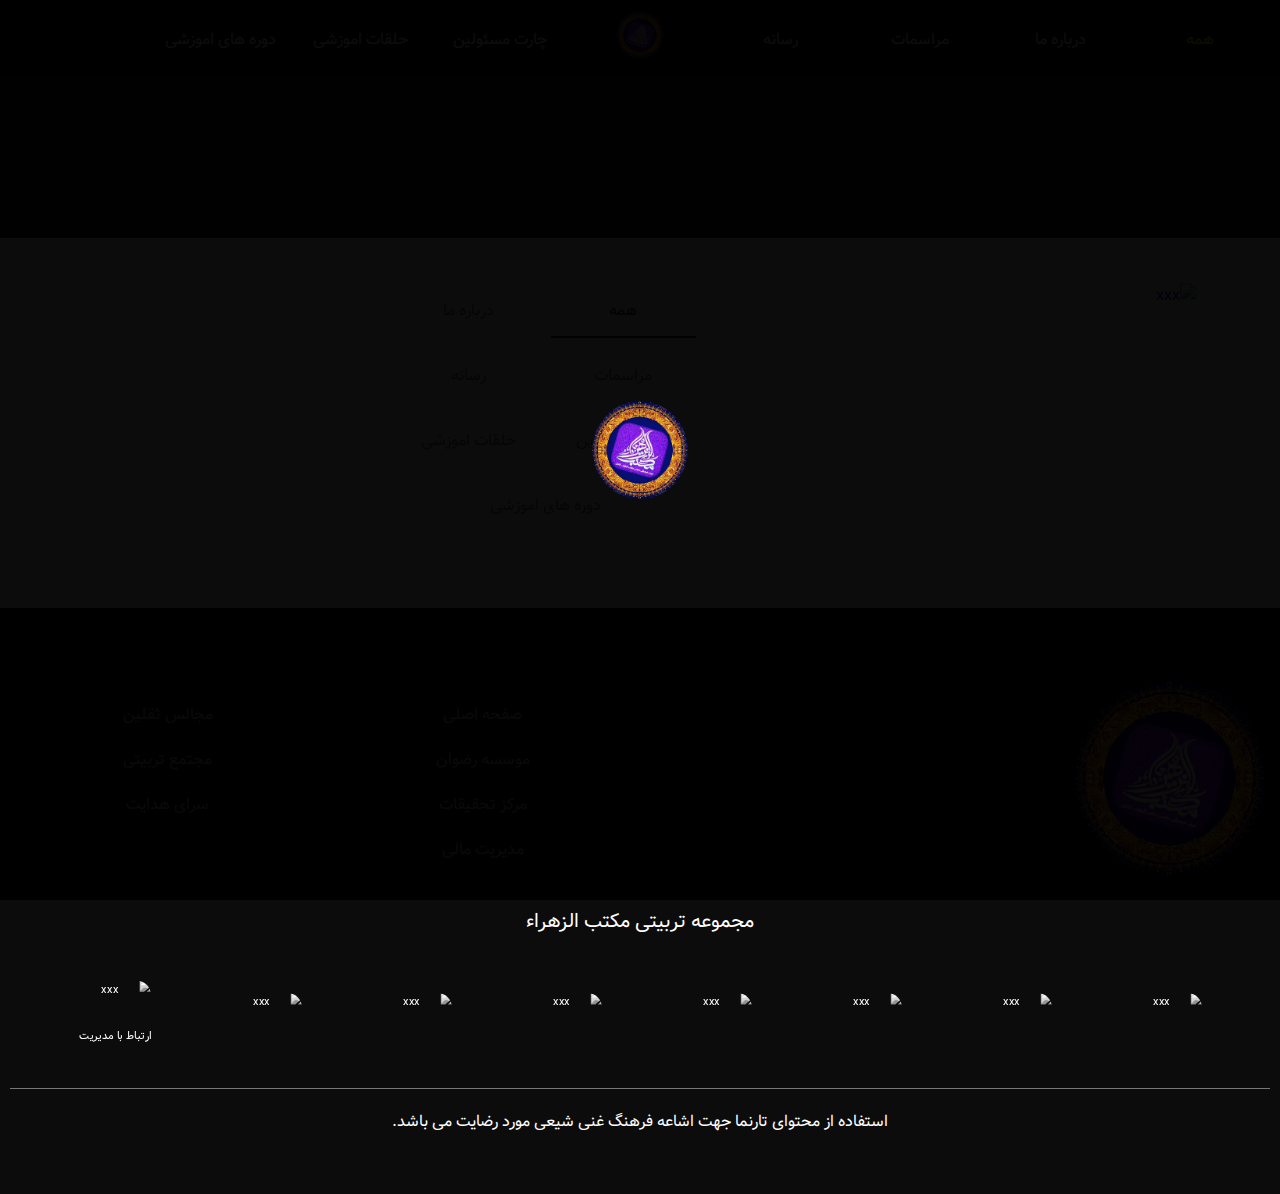
==== commit 2389f446: "*" ====
--- a/index.html
+++ b/index.html
@@ -49,18 +49,33 @@
           <div class="headerDiv">
             <nav class="highDisplayShoing">
               <ul>
-                <li class="active"><a href="./index.html">صفحه اصلی</a></li>
-                <li><a href="#">مجالس ثقلین</a></li>
-                <li><a href="#">موسسه رضوان</a></li>
-                <li><a href="#">مجتمع تربیتی</a></li>
+                <li class="active">
+                  <a id="public" href="#itemsCont">همه</a>
+                </li>
+                <li>
+                  <a id="aboutUs" href="#itemsCont">درباره ما</a>
+                </li>
+                <li>
+                  <a id="ceremonies" href="#itemsCont">مراسمات</a>
+                </li>
+
+                <li>
+                  <a id="soshalMedia" href="#itemsCont">رسانه</a>
+                </li>
                 <li>
                   <a href="./index.html">
                     <img src="assets/images/icons/siteIcon.png" alt="xxx" />
                   </a>
                 </li>
-                <li><a href="#">مرکز تحقیقات</a></li>
-                <li><a href="#">سرای هدایت</a></li>
-                <li><a href="#">مدیریت مالی</a></li>
+                <li>
+                  <a id="authorities" href="#itemsCont">چارت مسئولین</a>
+                </li>
+                <li>
+                  <a id="tarbiatySec" href="#itemsCont">حلقات اموزشی</a>
+                </li>
+                <li>
+                  <a id="teachSeson" href="#itemsCont">دوره های اموزشی</a>
+                </li>
                 <li>
                   <button id="searchBtn">
                     <i class="fa fa-search"></i>
@@ -73,28 +88,48 @@
               <button type="button" class="closeSearch fa fa-remove"></button>
             </form>
             <div class="lowDisplayShoing">
-              <button class="habergerIcon">
-                <span></span>
-                <span></span>
-                <span></span>
-              </button>
-              <a href="./index.html" class="siteIcon">
-                <img src="assets/images/icons/siteIcon.png" alt="xxx" />
-              </a>
-              <button class="searchIcon">
-                <i class="fa fa-search"></i>
-              </button>
+              <div class="habergerIcon">
+                <button>
+                  <span></span>
+                  <span></span>
+                  <span></span>
+                </button>
+              </div>
+              <div>
+                <a href="./index.html" class="siteIcon">
+                  <img src="assets/images/icons/siteIcon.png" alt="xxx" />
+                </a>
+              </div>
+              <div>
+                <button class="searchIcon">
+                  <i class="fa fa-search"></i>
+                </button>
+              </div>
             </div>
             <menu class="mainMenu">
               <nav>
                 <ul>
-                  <li class="active"><a href="./index.html">صفحه اصلی</a></li>
-                  <li><a href="#">مجالس ثقلین</a></li>
-                  <li><a href="#">موسسه رضوان</a></li>
-                  <li><a href="#">مجتمع تربیتی</a></li>
-                  <li><a href="#">مرکز تحقیقات</a></li>
-                  <li><a href="#">سرای هدایت</a></li>
-                  <li><a href="#">مدیریت مالی</a></li>
+                  <li class="active">
+                    <a id="public" href="#itemsCont">همه</a>
+                  </li>
+                  <li>
+                    <a id="aboutUs" href="#itemsCont">درباره ما</a>
+                  </li>
+                  <li>
+                    <a id="ceremonies" href="#itemsCont">مراسمات</a>
+                  </li>
+                  <li>
+                    <a id="soshalMedia" href="#itemsCont">رسانه</a>
+                  </li>
+                  <li>
+                    <a id="authorities" href="#itemsCont">چارت مسئولین</a>
+                  </li>
+                  <li>
+                    <a id="tarbiatySec" href="#itemsCont">حلقات اموزشی</a>
+                  </li>
+                  <li>
+                    <a id="teachSeson" href="#itemsCont">دوره های اموزشی</a>
+                  </li>
                 </ul>
               </nav>
             </menu>
@@ -220,7 +255,7 @@
         </div>
       </section>
       <section class="space"></section>
-      <section class="lastSection">
+      <section class="lastSection" id="itemsCont">
         <div>
           <div class="container">
             <div class="lastSectionDiv">
@@ -239,6 +274,10 @@
                     <li><button value="ceremonies">مراسمات</button></li>
                     <li><button value="soshalMedia">رسانه</button></li>
                     <li><button value="authorities">چارت مسئولین</button></li>
+                    <li><button value="tarbiatySec">حلقات اموزشی</button></li>
+                    <li>
+                      <button value="teachSeson">دوره های اموزشی</button>
+                    </li>
                   </ul>
                 </nav>
                 <div class="optionsContainer"></div>
@@ -282,7 +321,10 @@
                     alt="xxx"
                   />
                 </a>
-                <a target="_blank" href="https://ble.ir/maktabalzahra_ab/">
+                <a
+                  target="_blank"
+                  href="https://web.bale.ai/@maktabalzahra_ab/"
+                >
                   <img
                     loading="lazy"
                     src="https://gameshop.iapp.ir/site.php?fileSrc=images/bale-color.png"
--- a/styles/home.css
+++ b/styles/home.css
@@ -273,6 +273,7 @@
   color: #6b6b6b;
   font-size: 16px;
   position: relative;
+  cursor: pointer;
   transition: all 0.3s;
 }
 main
--- a/styles/main.css
+++ b/styles/main.css
@@ -72,9 +72,7 @@
   justify-content: space-between;
   align-items: center;
 }
-header section > div .headerDiv .highDisplayShoing ul li {
-  width: 100%;
-}
+
 header section > div .headerDiv .highDisplayShoing ul li button {
   padding: 0 20px;
 }
@@ -104,20 +102,24 @@
   justify-content: space-between;
   align-items: center;
 }
+header section > div .headerDiv .lowDisplayShoing > div {
+  flex: 1 0 10px;
+}
 header section > div .headerDiv .lowDisplayShoing .habergerIcon {
   width: 100%;
-  max-width: 50px;
-  max-height: 50px;
+}
+header section > div .headerDiv .lowDisplayShoing .habergerIcon button {
+  background-color: transparent;
+  width: 50px;
+  height: 50px;
+  border: 0;
   padding: 15px 10px;
-  height: 100px;
   display: flex;
   justify-content: space-between;
   flex-direction: column;
-  background-color: transparent;
-  border: 0;
-  flex-basis: 15%;
-}
-header section > div .headerDiv .lowDisplayShoing .habergerIcon span {
+  cursor: pointer;
+}
+header section > div .headerDiv .lowDisplayShoing .habergerIcon button span {
   width: 100%;
   height: 3px;
   background-color: var(--font-color);
@@ -129,6 +131,7 @@
   .headerDiv.showMenu
   .lowDisplayShoing
   .habergerIcon
+  button
   span:first-child {
   transform: translate(0, 10px) rotate(141deg);
 }
@@ -138,6 +141,7 @@
   .headerDiv.showMenu
   .lowDisplayShoing
   .habergerIcon
+  button
   span:nth-child(2) {
   display: none;
 }
@@ -147,21 +151,34 @@
   .headerDiv.showMenu
   .lowDisplayShoing
   .habergerIcon
+  button
   span:last-child {
   transform: translate(0, -6px) rotate(39deg);
 }
-header section > div .headerDiv .lowDisplayShoing .siteIcon {
-  display: inline-block;
-  height: max-content;
-  flex-basis: 75%;
-  display: flex;
-  justify-content: center;
-  align-items: baseline;
+header section > div .headerDiv .lowDisplayShoing > div:nth-child(2) {
+  display: flex;
+  justify-content: center;
+  align-items: center;
 }
 header section > div .headerDiv .lowDisplayShoing .siteIcon img {
   max-width: 50px;
   max-height: 50px;
   border-radius: 50%;
+  vertical-align: middle;
+}
+header section > div .headerDiv .highDisplayShoing ul li {
+  flex: 1 0 10px;
+}
+header section > div .headerDiv .highDisplayShoing ul li button {
+  height: max-content;
+}
+header section > div .headerDiv .lowDisplayShoing > div:last-child {
+  display: flex;
+  justify-content: end;
+}
+header section > div .headerDiv .searchIcon {
+  padding: 10px 20px;
+  cursor: pointer;
 }
 header section > div .headerDiv .highDisplayShoing ul li button,
 header section > div .headerDiv .searchIcon {
@@ -170,7 +187,6 @@
   font-size: 18px;
   color: var(--font-color);
   flex-basis: 10%;
-  height: 100%;
 }
 header section > div .headerDiv .searchCont {
   width: 100%;
@@ -343,7 +359,9 @@
   header section > div .headerDiv .lowDisplayShoing {
     display: none;
   }
-
+  header section > div .headerDiv .mainMenu {
+    display: none;
+  }
   footer section > div .footerDiv nav {
     justify-content: space-between;
   }
--- a/styles/home.css
+++ b/styles/home.css
@@ -273,6 +273,7 @@
   color: #6b6b6b;
   font-size: 16px;
   position: relative;
+  cursor: pointer;
   transition: all 0.3s;
 }
 main
--- a/styles/main.css
+++ b/styles/main.css
@@ -72,9 +72,7 @@
   justify-content: space-between;
   align-items: center;
 }
-header section > div .headerDiv .highDisplayShoing ul li {
-  width: 100%;
-}
+
 header section > div .headerDiv .highDisplayShoing ul li button {
   padding: 0 20px;
 }
@@ -104,20 +102,24 @@
   justify-content: space-between;
   align-items: center;
 }
+header section > div .headerDiv .lowDisplayShoing > div {
+  flex: 1 0 10px;
+}
 header section > div .headerDiv .lowDisplayShoing .habergerIcon {
   width: 100%;
-  max-width: 50px;
-  max-height: 50px;
+}
+header section > div .headerDiv .lowDisplayShoing .habergerIcon button {
+  background-color: transparent;
+  width: 50px;
+  height: 50px;
+  border: 0;
   padding: 15px 10px;
-  height: 100px;
   display: flex;
   justify-content: space-between;
   flex-direction: column;
-  background-color: transparent;
-  border: 0;
-  flex-basis: 15%;
-}
-header section > div .headerDiv .lowDisplayShoing .habergerIcon span {
+  cursor: pointer;
+}
+header section > div .headerDiv .lowDisplayShoing .habergerIcon button span {
   width: 100%;
   height: 3px;
   background-color: var(--font-color);
@@ -129,6 +131,7 @@
   .headerDiv.showMenu
   .lowDisplayShoing
   .habergerIcon
+  button
   span:first-child {
   transform: translate(0, 10px) rotate(141deg);
 }
@@ -138,6 +141,7 @@
   .headerDiv.showMenu
   .lowDisplayShoing
   .habergerIcon
+  button
   span:nth-child(2) {
   display: none;
 }
@@ -147,21 +151,34 @@
   .headerDiv.showMenu
   .lowDisplayShoing
   .habergerIcon
+  button
   span:last-child {
   transform: translate(0, -6px) rotate(39deg);
 }
-header section > div .headerDiv .lowDisplayShoing .siteIcon {
-  display: inline-block;
-  height: max-content;
-  flex-basis: 75%;
-  display: flex;
-  justify-content: center;
-  align-items: baseline;
+header section > div .headerDiv .lowDisplayShoing > div:nth-child(2) {
+  display: flex;
+  justify-content: center;
+  align-items: center;
 }
 header section > div .headerDiv .lowDisplayShoing .siteIcon img {
   max-width: 50px;
   max-height: 50px;
   border-radius: 50%;
+  vertical-align: middle;
+}
+header section > div .headerDiv .highDisplayShoing ul li {
+  flex: 1 0 10px;
+}
+header section > div .headerDiv .highDisplayShoing ul li button {
+  height: max-content;
+}
+header section > div .headerDiv .lowDisplayShoing > div:last-child {
+  display: flex;
+  justify-content: end;
+}
+header section > div .headerDiv .searchIcon {
+  padding: 10px 20px;
+  cursor: pointer;
 }
 header section > div .headerDiv .highDisplayShoing ul li button,
 header section > div .headerDiv .searchIcon {
@@ -170,7 +187,6 @@
   font-size: 18px;
   color: var(--font-color);
   flex-basis: 10%;
-  height: 100%;
 }
 header section > div .headerDiv .searchCont {
   width: 100%;
@@ -343,7 +359,9 @@
   header section > div .headerDiv .lowDisplayShoing {
     display: none;
   }
-
+  header section > div .headerDiv .mainMenu {
+    display: none;
+  }
   footer section > div .footerDiv nav {
     justify-content: space-between;
   }
